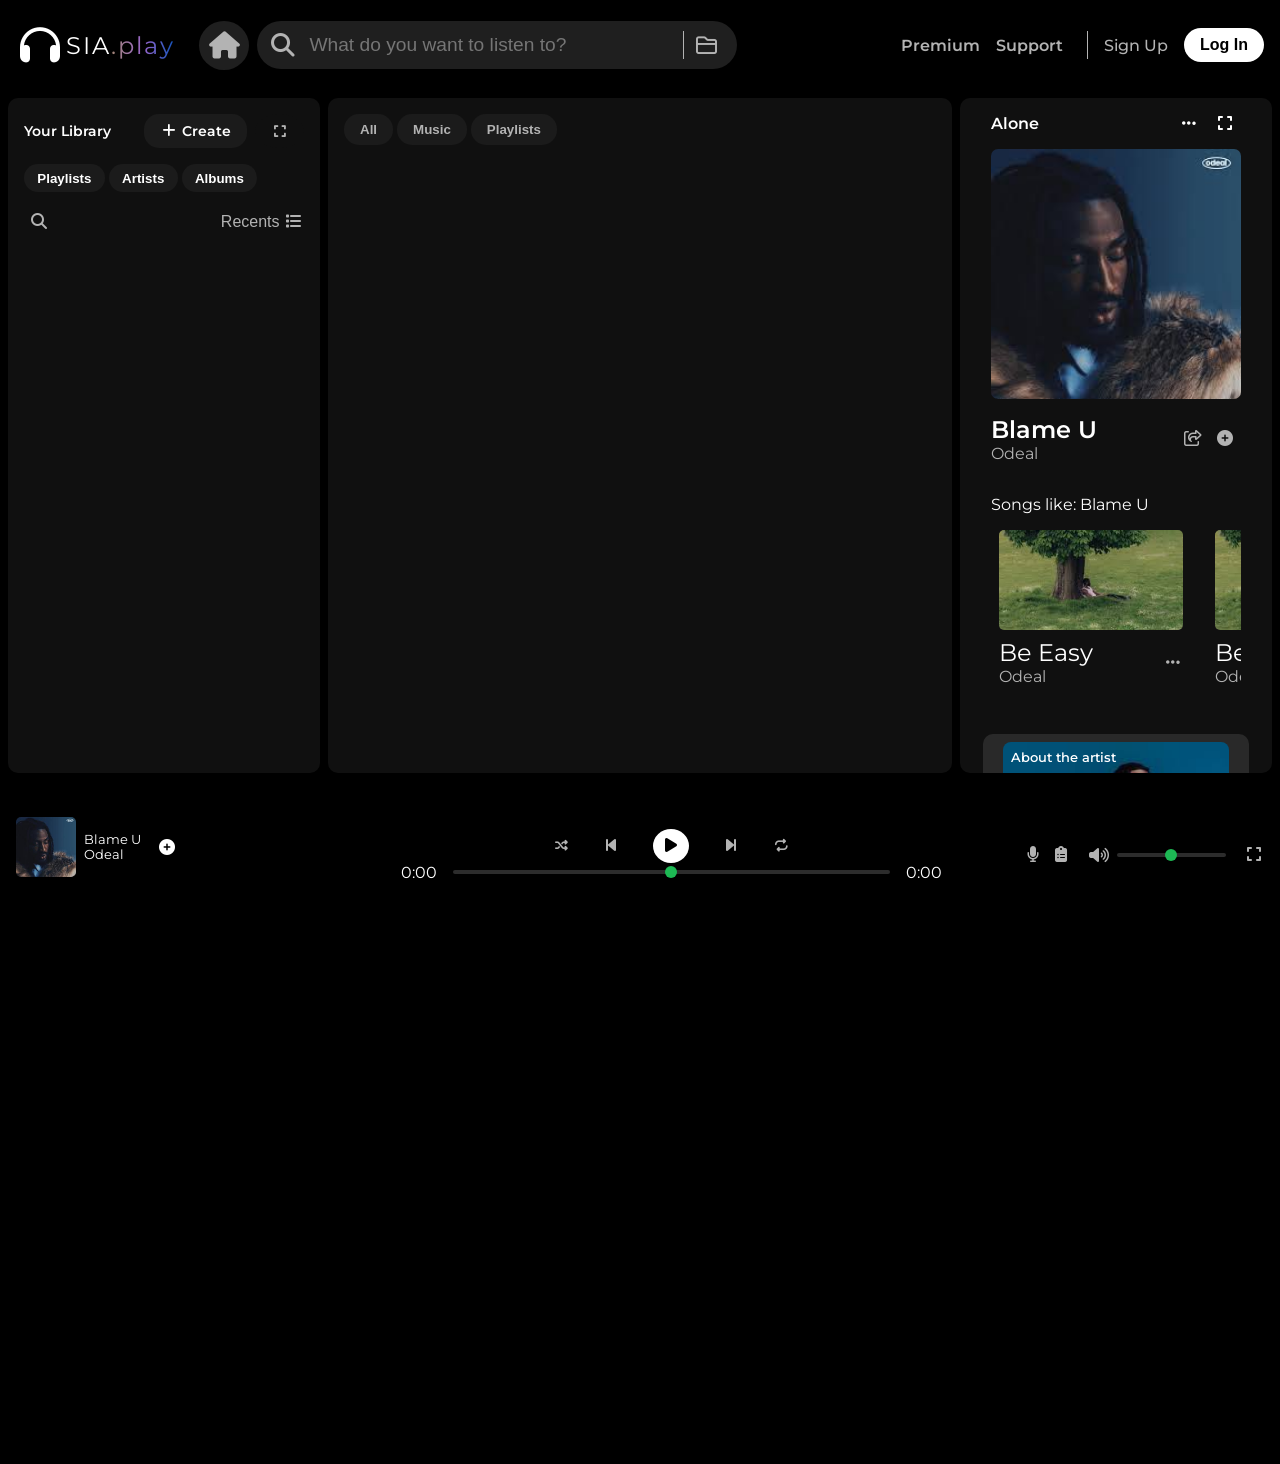
==== index.html @ acf10b58 "Media Queries 87%" ====
<!doctype html>
<html lang="en">
  <head>
    <meta charset="UTF-8" />
    <meta name="viewport" content="width=device-width, initial-scale=1.0" />
    <title>SIA.play</title>
    <link rel="stylesheet" href="style.css" />
    <link rel="stylesheet" href="all.min.css" />
    <link
      rel="stylesheet"
      href="https://cdnjs.cloudflare.com/ajax/libs/font-awesome/6.5.1/css/all.min.css"
    />
    <link rel="preconnect" href="https://fonts.googleapis.com" />
    <link rel="preconnect" href="https://fonts.gstatic.com" crossorigin />
    <link
      href="https://fonts.googleapis.com/css2?family=Montserrat:ital,wght@0,100..900;1,100..900&display=swap"
      rel="stylesheet"
    />
  </head>
  <body>
    <!-- Navbar -->
    <nav>
      <div class="left-half">
        <div class="logo">
          <span class="logo_logo"><i class="fa-solid fa-headphones"></i></span>
          <span class="logo_sia">SIA</span>
          <span class="logo_play">.play</span>
        </div>
        <span class="home-icon"><i class="fa-solid fa-house"></i></span>
        <div class="search-bar">
          <span class="search-icon">
            <i class="fa-solid fa-magnifying-glass"></i> 
          </span>
          <input
            id="search-input"
            type="text"
            class="input-box"
            placeholder="What do you want to listen to?"
          />
          <span class="browse-icon">
            <i class="fa-regular fa-folder-closed"></i>
          </span>
        </div>
      </div>
      <div class="right-half">
        <div class="right-half-p1">
          <p>Premium</p>
          <p>Support</p>
        </div>
        <div class="right-half-p2">
          <span class="signup-btn">Sign Up</span>
          <button class="login-btn">Log In</button>
        </div>
      </div>
    </nav>

     <!-- Main Content -->
    <div class="main">
        <!-- First Section(Your Library) -->
        <div class="your-library-display">
          <div class="your-library-display-head">
            <div class="your-library-display-notif-pt1">
              <span class="collapse-library-button">
                <i class="fa-solid fa-arrow-right"></i>
              </span>
              <span class="yourLibrary-display">Your Library</span>
            </div>
            <div class="your-library-display-notif-pt2">
              <span class="create-btn">
                <i class="fa-solid fa-plus"></i> Create
              </span>
              <button class="expand-your-library-btn">
                <i class="fa-solid fa-expand"></i>
              </button>
            </div>
          </div>
          <div class="your-library-display-btn-container">
            <span class="create_playlist_btn"><i class="fa-solid fa-plus"></i></span>
            <button id="playlist-btn">Playlists</button>
            <button id="artists-btn">Artists</button>
            <button id="albums-btn">Albums</button>
          </div>
          <div class="recent-display">
            <button class="recent-display-search">
              <i class="fa-solid fa-magnifying-glass"></i>
            </button>
            <button class="recent-dropdown-btn">
              Recents <i class="fa-solid fa-list"></i>
            </button>
          </div>
        </div>
        <!-- Second section(info screen) -->
        <div class="info-screen">
          <div class="info-screen-btn-container">
            <button>All</button>
            <button>Music</button>
            <button>Playlists</button>
          </div>
          <div class="info-screen-playlist-display"></div>
        </div>

        <!-- third section(now playing display) -->
      <div class="now-playing">

        <!-- song details header -->
        <div class="playlist-display-header">
          <div class="playlist-display-header-pt1">
            <span id="collapse-info-screen-btn"
              ><i class="fa-solid fa-arrow-left"></i
            ></span>
            <span id="playlist-name-display">Alone</span>
          </div>
          <div class="playlist-display-header-pt2">
            <span id="more-options-btn"
              ><i class="fa-solid fa-ellipsis"></i
            ></span>
            <span id="now-playing-expand-btn"
              ><i class="fa-solid fa-expand"></i
            ></span>
          </div>
        </div>

        <!-- now playing pt 1 song name info and album cover if available-->
        <div class="now-playing-pt1">
          <img
            src="/assets/covers/BlameU_Ordeal_cover.jpg"
            alt="Album/song Cover"
            id="album-song-cover-img"
          />

          <!-- song details -->
          <div class="details-button-container">
            <div class="song-details">
              <span id="song-name">Blame U</span>
              <span id="song-artiste">Odeal</span>
            </div>
            <div class="song-share-save-btn-container">
              <button id="song-share-btn">
                <i class="fa-regular fa-share-from-square"></i>
              </button>
              <button id="song-save-btn">
                <i class="fa-solid fa-circle-plus"></i>
              </button>
            </div>
        </div>
        </div>

        <!-- similar songs display-->

        <div class="similar-songs-display">
          <span class="similar-songs-text">Songs like: Blame U</span>
          <div class="similar-song-display-container">
            <div class="similar-song-card">
              <div class="similar-song-background-holder"><i class="fa-solid fa-play"></i></div>
              <div class="pseudo-container">
                <div class="similar-song-info">
                  <span class="similar-song-name">Be Easy</span>
                  <span class="similar-song-artist">Odeal</span>
                </div>
                <span class="more-options"><i class="fa-solid fa-ellipsis"></i></span>
              </div>
            </div>

            <div class="similar-song-card">
              <div class="similar-song-background-holder"><i class="fa-solid fa-play"></i></div>
              <div class="pseudo-container">
                <div class="similar-song-info">
                  <span class="similar-song-name">Be Easy</span>
                  <span class="similar-song-artist">Odeal</span>
                </div>
                <span class="more-options"><i class="fa-solid fa-ellipsis"></i></span>
              </div>
            </div>

            <div class="similar-song-card">
              <div class="similar-song-background-holder"><i class="fa-solid fa-play"></i></div>
              <div class="pseudo-container">
                <div class="similar-song-info">
                  <span class="similar-song-name">Be Easy</span>
                  <span class="similar-song-artist">Odeal</span>
                </div>
                <span class="more-options"><i class="fa-solid fa-ellipsis"></i></span>
              </div>
            </div>
          </div>
        </div>

        <!-- about artist container -->
        <div class="about-artist-container">
          <div class="about-artist-text-image-container">About the artist</div>
          <div class="about-artist-info-button-container">
            <div class="about-artist-info">
              <div class="pseudo_container">
                <span class="about-artist-name-display">Odeal</span>
                <span class="monthly-listeners-display">25,234,897 <br>monthly listeners</span>
              </div>
              <span class="follow-artist-btn">Follow</span>
            </div>
          </div>
          <span class="about-artist-description">
            Odeal is a Nigerian singer, songwriter, and record producer. He
            is known for his unique blend of Afrobeat, R&B, and pop music,
            which has earned him a large following in Nigeria and beyond.
          </span>
        </div>
        
        <div class="credits-for-song">
          <div class="credits-for-song-header">
            <span class="credits-display">Credits</span>
            <span class="show-all-btn">Show all</span>
          </div>
          <div class="credits-for-song-container">
            <div class="credit-holder">
              <div class="credit-text-contain">
                <span class="credit-artist-name">Odeal</span>
                <span class="credit-role">Main Artist</span>
              </div>
              <div class="credit-btn-holder">
                <span class="credit-follow-btn">Follow</span>
              </div>
            </div>

             <div class="credit-holder">
              <div class="credit-text-contain">
                <span class="credit-artist-name">Odeal</span>
                <span class="credit-role">Main Artist</span>
              </div>
              <div class="credit-btn-holder">
                <span class="credit-follow-btn">Follow</span>
              </div>
            </div>
          </div>
        </div>
      </div>
    </div>

    <div class="player-controls-container">
      
      <!-- Top Row: Song Info and Mobile Play Button -->
      <div class="player-row-top">
        <div class="player-song-image-name-save-btn-container">
          <div class="pseudo-container">
            <img id="player-image" src="/assets/covers/BlameU_Ordeal_cover.jpg" alt="Album Cover">
            <div class="player-text-container">
              <span>Blame U</span>
              <span>Odeal</span>
            </div>
          </div>
          <span class="save_to_playlist_controls"><i class="fa-solid fa-circle-plus"></i></span>
        </div>
        <span class="mobile_play_pause_btn"><i class="fa-solid fa-play"></i></span>
      </div>

      <!-- Bottom Controls: Desktop full controls and Range Slider -->
      <div class="controls-container">
        <div class="top-controls">
          <button class="shuffle-btn"><i class="fa-solid fa-shuffle"></i></button>
          <button class="reverse-btn"><i class="fa-solid fa-backward-step"></i></button>
          <button class="play-pause-btn"><i class="fa-solid fa-play"></i></button>
          <button class="forward-btn"><i class="fa-solid fa-forward-step"></i></button>
          <button class="repeat-btn"><i class="fa-solid fa-repeat"></i></button>
        </div>
        <div class="bottom-controls">
          <span class="initial-time-song">0:00</span>
          <input type="range" class="song-range">
          <span class="closing-time-song">0:00</span>
        </div>
      </div>

      <!-- Right Controls: Volume/Lyrics -->
      <div class="right-controls">
        <button class="lyrics-btn"><i class="fa-solid fa-microphone"></i></button>
        <button class="queue-btn"><i class="fa-solid fa-clipboard-list"></i></button>
        <div class="volume-control-container">
          <span class="volume-btn"><i class="fa-solid fa-volume-high"></i></span>
          <input type="range">
        </div>
        <button class="expand-song-btn"><i class="fa-solid fa-expand"></i></button>
      </div>
    </div>
    

    
  </body>
</html>
---- style.css ----
:root {
  --background-dark: #000000;
  --background-light: #ffffff;
  --text-light: #000000;
  --text-dark: #ffffff;
  --text-dark-fade: rgb(179, 179, 179);
  --button-dark-color: #1b1b1b;
  --button-dark-hover: #2c2c2c;
}

/* Default styling */
* {
  padding: 0;
  margin: 0;
  box-sizing: border-box;
}

body {
  background-color: var(--background-dark);
  font-family: "Montserrat", sans-serif;
  cursor: default;
  height: 100vh;
  overflow: hidden;
}

html, body{
  margin: 0;
  height: 100%;
  overflow: hidden;
}

/* Navbar Styling */

nav {
  background-color: black;
  display: flex;
  align-items: center;
  justify-content: space-between;
  height: 10vh;
}

/* first half styling for navbar */
.left-half{
  display: flex;
  align-items: center;
  color: var(--text-dark);
}
.logo{
  font-size: 2.5rem;
  display: flex;
  margin: 1rem;
  align-items: center;
  cursor: pointer;
}
.logo span{
  letter-spacing: 2px;
}
.logo:hover{
  cursor: pointer;
}

.logo_sia{
  font-size: 1.5rem;
}
.logo_play {
  font-size: 1.5rem;
  background: linear-gradient(to right, #a28574, #9966cc, #0f52ba, #ffd700, #a28574);
  background-size: 200% auto;
  -webkit-background-clip: text;
  background-clip: text;
  -webkit-text-fill-color: transparent;
  animation: shimmer 5s linear infinite;
}

/* Logo.play Animation */
@keyframes shimmer {
  0% {
    background-position: 0% center;
  }
  100% {
    background-position: 200% center;
  }
}

.home-icon{
  font-size: 1.7rem;
  background-color: #1f1f1f;
  color: var(--text-dark-fade);
  padding: 0.5rem;
  border-radius: 50%;
  margin: 0 0.5rem;
  transition: 0.2s;
}
.home-icon:hover{
  color: var(--text-dark);
  transform: scale(1.05);
  background-color: #292929;
  cursor: pointer;
}

.search-bar{
  display: flex;
  align-items: center;
  background-color: #1f1f1f;
  width: 30rem;
  height: 3rem;
  border-radius: 20rem;
}
.search-bar:hover{
  background-origin: #2c2c2c;
  border: 1px solid white;
}
.search-icon{
  font-size: 1.5rem;
  color: rgb(179, 179, 179);
  padding: 0 0.7rem;
}

.search-bar:hover .search-icon{
  color: white;
}
.input-box{
  width: 78%;
  height: 60%;
  background-color: #27272700;
  border: none;
  border-right: 1px solid rgb(179, 179, 179);
  color: white;
  font-size: 1.2rem;
}
.input-box:focus{
  outline: none;
}
.browse-icon{
  font-size: 1.3rem;
  margin-left: 0.6rem;
  color: var(--text-dark-fade);
}
.browse-icon:hover{
  transform: scale(1.05);
  color: var(--text-dark);
}

/* Second part of navbar */
.right-half{
  display: flex;
  justify-content: flex-end;
  align-items: center;
  color: white;
  width: 40%;
}

.right-half-p1{
  display: flex;
  align-items: center;
  height: 1.7rem;
  margin: 0 1rem;
  padding: 0 1rem 0 0;
  border-right: 1px solid rgb(179, 179, 179);
}

.right-half-p1 p{
  padding: 0 0.5rem;
  font-weight: 600;
  color: rgb(179, 179, 179);
  transition: 0.1s;
}
.right-half-p1 p:hover{
  color: white;
  transform: scale(1.05);
  cursor: pointer;
  font-size: 1rem;
}

.right-half-p2{
  display: flex;
  align-items: center;
}
.signup-btn{
  color: var(--text-dark-fade);
  font-weight: 500;
  font-size: 1rem;
  transition: 0.2s;
}
.signup-btn:hover{
  color: var(--text-dark);
  cursor: pointer;
  transform: scale(1.05);
}
.login-btn{
  padding: 0.5rem 1rem;
  border-radius: 15rem;
  border: none;
  background-color: white;
  font-size: 1rem;
  font-weight: 700;
  margin: 1rem;
  transition: 0.2s;
  cursor: pointer;
}
.login-btn:hover{
  transform: scale(1.05);
}


/* Main content styling */
.main {
  display: grid;
  grid-template-columns: 1.5fr 3fr 1.5fr;
  grid-template-rows: repeat(2, 75vh);
  gap: 0.5rem;
  padding: 0.5rem;
}

.main > div{
  background-color: #101010;
  padding: 0.5rem;
  border-radius: 10px;
}
.your-library-display > div{
  padding: 0.5rem 0.5rem;
}
.collapse-library-button{
  color: white;
  display: none;
}
.your-library-display-head{
  display: flex;
  justify-content: space-between;
  align-items: baseline;
}
.your-library-display-notif-pt2{
  display: flex;
  justify-content: space-between;
  gap: 0.5rem;
}
.your-library-display span{
  color: white;
  font-size: 0.9rem;
  font-weight: 600;
}
.create-btn{
  background-color: #1b1b1b;
  border: none;
  color: white;
  padding: 0.5rem 1rem;
  border-radius: 15px;
  font-weight: 600;
  transition: 0.2s;
}
.create-btn:hover{
  background-color: #2c2c2c;
}
.expand-your-library-btn{
  border: none;
  color: rgb(179, 179, 179);
  background-color: #101010;
  padding: 0.5rem 1rem;
  border-radius: 50%;
  transition: 0.2s;
}
.expand-your-library-btn:hover{
  background-color: #323232;
  color: white; 
}
.your-library-display-btn-container button{
  padding: 0.5em 1em;
  border: none;
  background-color: #1b1b1b;
  color: white;
  border-radius: 25px;
  font-weight: 600;
  transition: 0.2s;
}
.create_playlist_btn{
  display: none;
}
.your-library-display-btn-container button:hover{
  background-color: #2c2c2c;
}
.recent-display{
  display: flex;
  justify-content: space-between;
  overflow: auto;
}
.recent-display-search{
  border: none;
  background: none;
  color: rgb(179, 179, 179);
  font-size: 1rem;
  padding: 5px;
  border-radius: 50%;
}
.recent-display-search:hover{
  background-color: #2c2c2c;
  color: white;
}
.recent-dropdown-btn{
  color: rgb(179, 179, 179);
  background: none;
  border: none;
  transition: 0.2s;
  font-size: 1rem;
}
.recent-dropdown-btn:hover{
  color: white;
  transform: scale(1.05);
  cursor: pointer;
}

/* second section styling */
.info-screen > div{
  padding: 0.5rem 0.5rem;
}
.info-screen-btn-container button{
  background-color: #1b1b1b;
  position: sticky;
  border: none;
  color: rgb(179, 179, 179);
  padding: 0.5rem 1rem;
  border-radius: 15px;
  font-weight: 600;
  transition: 0.2s;
}
.info-screen-btn-container button:hover{
  color: white;
  background-color: #2c2c2c;
}

/* third and final section styling */
.now-playing{
  display: flex;
  flex-direction: column;
  align-items: center;
  padding: 0.5rem;
  overflow-y: auto;
  color: var(--text-dark);
}
.now-playing > div{
  padding: 0.5rem 0.5rem;
  border-radius: 10px;
}
.now-playing::-webkit-scrollbar{
  width: 12px;
}
.now-playing::-webkit-scrollbar-track{
  border-radius: 6px;
}
.now-playing::-webkit-scrollbar-thumb{
  background: var(--text-dark-fade);
  border-radius: 6px;
}
.now-playing::-webkit-scrollbar-thumb:hover{
  background: var(--button-dark-color);
}

#collapse-info-screen-btn{
  display: none;
}

.playlist-display-header{
  width: 90%;
  display: flex;
  justify-content: space-between;
  color: white;
}

.playlist-display-header-pt2 span:hover{
  background-color: #2c2c2c;
  cursor: pointer;
}

.playlist-display-header-pt2 span{
  padding: 6px;
  border-radius: 50%;
  transition: 0.2s;
}
#playlist-name-display{
  font-weight: 600;
  font-size: 1rem;
}

.now-playing-pt1{
  width: 90%;
  padding: 0 0;
  margin: 0 auto;
  display: flex;
  flex-direction: column;
  justify-content: center;
  color: white;
}
.now-playing-pt1 > div{
  margin-bottom: 1rem;
}
#album-song-cover-img{
  width: 100%;
  border-radius: 7px;
  margin-bottom: 1rem;
}
.details-button-container{
  display: flex;
  justify-content: space-between;
}

.song-share-save-btn-container button{
  background: none;
  font-size: 1rem;
  color: rgb(179, 179, 179);
  border: none;
  border-radius: 50%;
  padding: 6px;
  transition: 0.2s;
}
.song-details span{
  display: block;
}
.song-share-save-btn-container button:hover{
  background-color: #2c2c2c;
  color: white;
  cursor: pointer;
}
.song-share-save-btn-container{
  display: flex;
  align-items: center;
}
#song-name{
  font-size: 1.5rem;
  font-weight: 600;
}
#song-artiste{
  font-size: 1rem;
  color: rgb(179, 179, 179);
}
.similar-songs-display{
  padding: 0 0.5rem;
  width: 90%;
}
.similar-songs-display > span{
  margin-bottom: 0.5rem;
  display: block;
}
.similar-song-display-container{
  margin: 0 auto;
  display: grid;
  grid-auto-flow: column;
  grid-auto-columns: 200px;
  gap: 1rem;
  overflow-x: auto;
  overflow-y: hidden;
  padding-bottom: 1rem;
  scrollbar-width: thin;
  -webkit-overflow-scrolling: touch;
}
.similar-song-display-container:hover{
  overflow-x: auto;
}
.similar-song-display-container::-webkit-scrollbar{
  width: 12px;
}
.similar-song-display-container::-webkit-scrollbar-track{
  border-radius: 6px;
  width: 12px;
  background: var(--text-dark-fade);
}
.similar-song-display-container::-webkit-scrollbar-thumb{
  background: var(--text-dark-fade);
  border-radius: 6px;
}
.similar-song-card{
  padding: 0.5rem;
  display: flex;
  flex-direction: column;
  position: relative;
  gap: 0.5rem;
}
.more-options{
  color: var(--text-dark-fade);
  transition: 0.2s;
}
.more-options:hover{
  color: var(--text-dark);
  transform: scale(1.1);
  cursor: pointer;
}
.similar-song-background-holder{
  width: 100%;
  height: 100px;
  margin: 0 auto;
  border-radius: 5px;
  background-image: 
    linear-gradient(rgba(0, 0, 0, 0), rgba(0, 0, 0, 0)), 
    url(/assets/covers/Be_Easy_Odeal_cover.jpg);
  background-size: cover;
  background-position: center;
  display: flex;
  justify-content: center;
  align-items: center;
  transition: all 0.2s ease;
}
.similar-song-background-holder:hover{
  background-image: 
    linear-gradient(rgba(0, 0, 0, 0.5), rgba(0, 0, 0, 0.5)), 
    url(/assets/covers/Be_Easy_Odeal_cover.jpg);
    cursor: pointer;
}
.similar-song-background-holder:hover i{
  display: block;
}
.similar-song-info span{
  display: block;
}
.similar-song-name{
  font-size: 1.5rem;
}
.similar-song-artist{
  color: rgb(179, 179, 179);
}
.pseudo-container{
  display: flex;
  justify-content: space-between;
  align-items: center;
  gap: 0.5em;
}
.pseudo_container{
  display: flex;
  flex-direction: column;
  justify-content: space-between;
  align-items: start;
}
.about-artist-container{
  padding: 0.5rem 0.5rem;
  display: flex;
  justify-content: center;
  flex-direction: column;
  gap: 0.5rem;
  align-items: center;
  border-radius: 10px;
  height: max-content;
  margin-bottom: 0.5rem;
  margin-top: 1rem;
  height: max-content;
  width: 90%;
  background-color:#292929;
  border: 15px;
  
}
.about-artist-text-image-container{
  height: 150px;
  font-size: 0.8rem;
  background-image: url(/assets/covers/odeal.jpg);
  background-repeat: no-repeat;
  background-size: cover;
  width: 90%;
  align-self: center;
  font-weight: 550;
  border-radius: 8px;
  padding: 0.5rem;
}

.about-artist-info-button-container{
  display: flex;
  justify-content: space-between;
  width: 90%;
  padding: 0.5rem;
  align-self: center;
}
.similar-song-background-holder i{
  font-size: 1.5rem;
  display: none;
}
.about-artist-name-display{
  font-size: 1.5rem;
}
.monthly-listeners-display{
  display: flex;
  flex-direction: column;
  font-size: 0.8rem;
  color: var(--text-dark-fade);
}
.about-artist-info span{
  display: block;
}
.about-artist-info{
  display: flex;
  justify-content: space-between;
  gap: 1rem;
  align-items: center;
  width: 90%;
}
.follow-artist-btn{
  padding: 0.5rem;
  font-size: 0.8rem;
  border-radius: 15px;
  border: 0.5px solid rgb(179, 179, 179);
  transition: 0.2s;
}
.follow-artist-btn:hover{
  border: 1px solid white;
  transform: scale(1.1);
  cursor: pointer;
}



.about-artist-description{
  display: block;
  height: 40px;
  overflow-y: hidden;
  padding: 0 0.5rem;
}
.credits-for-song{
  display: flex;
  flex-direction: column;
  gap: 0.5rem;
  width: 90%;
  margin: 0.5rem auto;
  background-color: #2c2c2c;
}
.credits-for-song-container{
  display: flex;
  align-items: center;
  flex-direction: column;
  gap: 0.5rem;
}
.credits-for-song-header{
  display: flex;
  justify-content: space-between;
  width: 90%;
  align-self: center;
}

.credits-display{
  color: var(--text-dark);
  font-size: 1.2rem;
  font-weight: 600;
}
.show-all-btn{
  color: var(--text-dark-fade);
  font-size: 1rem;
}
.show-all-btn:hover{
  color: var(--text-dark);
  cursor: pointer;
}
.credit-holder{
  display: flex;
  justify-content: space-between;
  width: 90%;
  padding: 0.5rem;
  border-radius: 5px;
  transition: 0.2s;
}
.credit-holder:hover{
  background-color: var(--background-dark);
  cursor: pointer;
}
.credit-text-contain{
  display: flex;
  flex-direction: column;
  margin-bottom: 0.5rem;
}
.credit-artist-name{
  font-size: 1rem;
  font-weight: 500;
}
.credit-role{
  font-size: 0.8rem;
  color: var(--text-dark-fade);
}
.credit-follow-btn{
  font-size: 0.8rem;
  color: var(--text-dark-fade);
  border-radius: 20px;
}
.credit-follow-btn:hover{
  cursor: pointer;
  color: var(--text-dark);
}
#player-image{
  height: 60px;
  width: 60px;
  border-radius: 5px;
}
.player-controls-container {
  color: var(--text-dark);
  padding: 0.5rem 1rem;
  position: fixed;
  bottom: 0;
  left: 0;
  display: flex;
  justify-content: space-between;
  align-items: center;
  width: 100%;
  height: 10vh;
  z-index: 1000;
  background-color: var(--background-dark);
}

.player-row-top { display: flex; align-items: center; gap: 1rem; width: 25%; }

.player-text-container span{
  display: block;
  font-size: 0.8rem;
}
.player-song-image-name-save-btn-container{
  display: flex;
  align-items: center;
  gap: 1rem;
  width: 90%;
  height: 90%;
  margin-bottom: 1rem;
  /* background-color: red; */
}
.mobile_play_pause_btn{
  display: none;
}

.controls-container { width: 50%; display: flex; flex-direction: column; align-items: center; }

.top-controls { display: flex; gap: 2rem; }

.top-controls button{
  cursor: pointer;
}
.shuffle-btn{
  border: none;
  background: none;
  color: var(--text-dark-fade);
  font-size: 0.8rem;
  transition: 0.2s;
}
.shuffle-btn:hover{
  color: var(--text-dark);
  transform: scale(1.1);
}
.reverse-btn{
  border: none;
  background: none;
  color: var(--text-dark-fade);
  font-size: 1rem;
  transition: 0.2s;
}
.reverse-btn:hover{
  color: var(--text-dark);
  transform: scale(1.1);
}
.play-pause-btn{
  border: none;
  background: none;
  border-radius: 50%;
  padding: 0.5rem;
  color: var(--background-dark);
  background-color: var(--background-light);
  font-size: 1rem;
  transition: 0.2s;
}
.play-pause-btn:hover{
  transform: scale(1.1);
}
.forward-btn{
  border: none;
  background: none;
  color: var(--text-dark-fade);
  font-size: 1rem;
  transition: 0.2s;
}
.forward-btn:hover{
  color: var(--text-dark);
  transform: scale(1.1);
}
.repeat-btn{
  border: none;
  background: none;
  color: var(--text-dark-fade);
  font-size: 0.8rem;
  transition: 0.2s;
}
.repeat-btn:hover{
  color: var(--text-dark);
  transform: scale(1.1);
}
.bottom-controls { width: 100%; display: flex; justify-content: center; gap: 1rem; align-items: center; }
input[type="range"]{
  -webkit-appearance: none;
  appearance: none;
  background: transparent;
  width: 70%;
}

input[type="range"]::-webkit-slider-thumb { -webkit-appearance: none; height: 12px; width: 12px; border-radius: 50%; background: #1DB954; cursor: pointer; margin-top: -4px; }

input[type="range"]::-webkit-slider-runnable-track { height: 4px; background: var(--button-dark-hover); border-radius: 2px; }

.right-controls { display: flex; align-items: center; gap: 0.5rem; width: 20%; justify-content: flex-end; }

.lyrics-btn{
  border: none;
  background: none;
  color: var(--text-dark-fade);
  font-size: 1rem;
  transition: 0.2s;
}
.lyrics-btn:hover{
  color: var(--text-dark);
  cursor: pointer;
}

.queue-btn{
  border: none;
  background: none;
  color: var(--text-dark-fade);
  font-size: 1rem;
  transition: 0.2s;
}
.queue-btn:hover{
  color: var(--text-dark);
  cursor: pointer;
}
.volume-control-container{
  display: flex;
  align-items: center;
  gap: 0.5rem;
  justify-content: center;
}
.volume-btn{
  border: none;
  background: none;
  color: var(--text-dark-fade);
  font-size: 1rem;
  transition: 0.2s;
}
.volume-btn:hover{
  color: var(--text-dark);
  cursor: pointer;
}
.expand-song-btn{
  border: none;
  background: none;
  color: var(--text-dark-fade);
  font-size: 1rem;
  transition: 0.2s;
}
.expand-song-btn:hover{
  color: var(--text-dark);
  cursor: pointer;
}


/* Media  Queries */


/* media queries for Laptops(L) */
@media (max-width: 1024px){
  /* navbar restyling */

  /* logo resizinng */
  .logo{
    font-size: 2rem;
  }
  .logo span{
    letter-spacing: 1px;
  }

  /* home icon resizing */

  .home-icon{
    font-size: 1.5rem;
  }

  /* side-bar resizing */
  .search-bar{
    width: 25rem;
    height: 2.5rem;
  }
  
  .search-icon{
    font-size: 1rem;
    padding: 0 0.5rem;
  }

  .input-box{
    font-size: 1rem;
  }

  .browse-icon{
    font-size: 1.1rem;
  }

  .right-half-p1 p{
    font-size: 0.8rem;
    padding: 0 0.2rem;
  }
 
  /* signup btn resizing */
  .signup-btn{
    font-size: 0.8rem;
  }

  .login-btn{
    font-size: 0.8rem;
  }

  /* main styling */
  .main{
    grid-template-columns: var(--main-col1, 1.5fr) var(--main-col2, 2fr) var(--main-col3, 1.5fr);
  }

  /* player reconstruction */
  #player-image{
    height: 50px;
    width: 50px;
  }
  .player-controls-container{
    padding: 0.5rem 1rem;
    
  }
  .player-song-image-name-save-btn-container{
    width: 20%;
    gap: 0.8rem;
  }

  .right-controls{
    margin-right: 2em;
  }
}

/* Tablet Screen */

@media (max-width: 768px){
  .logo span{
    font-size: 1rem;
  }
  .home-icon{
    font-size: 1rem;
  }


  .search-bar{
    width: 15rem;
  }
  .search-icon{
    font-size: 0.8rem;
  }
  .input-box{
    font-size: 0.7rem;
    width: 70%;
  }
  .browse-icon{
    font-size: 0.8rem;
  }
  
  .right-half{
    width: 50%;
  }
  .right-half-p1 p{
    font-size: 0.8rem;
    padding: 0 0.2rem;
  }

  .signup-btn{
    font-size: 0.8rem;
    padding: 0.5rem;
  }

  .login-btn{
    font-size: 0.8rem;
    padding:  0.5rem;
  }
  .main{
    grid-template-columns: var(--main-col1, 0.35fr) var(--main-col2, 2fr) var(--main-col3, 1.5fr);
  }
  .your-library-display{
    display: flex;
    flex-direction: column;
    align-items: center;
  }
  .collapse-library-button{
    display: block;
    padding: 0.5em 0.5em;
    border-radius: 50%;
    background-color: var(--button-dark-color);
  }
  .collapse-library-button:hover{
    background-color: var(--button-dark-hover);
  }
  .yourLibrary-display{
    display: none;
  }
  .your-library-display-notif-pt2{
    display: none;
  }
  .your-library-display-btn-container button{
    display: none;
  }
  .recent-display{
    display: none;
  }
  .player-controls-container{
  min-height: 5vh;
  max-height: 10vh;
  }
  .create_playlist_btn{
    display: block;
    padding: 0.5em 0.5em;
    background-color: var(--button-dark-color);
    border-radius: 50%;
  }
  .create_playlist_btn:hover{
    background-color: var(--button-dark-hover);
  }

  #player-image{
    height: 100%;
    width: 40px;
  }

  .right-controls{
    margin-right: 1em;
  }
}

@media (max-width: 480px){
  nav{
    height: 7vh;
  }
  .home-icon,
  .search-bar,
  .browse-icon,
  .right-half-p1 {
    display: none;
  }
  .right-half-p2{
    width: 100%;
    justify-content: flex-end;
  }
  .signup-btn{
    padding: 0.2em;    
  }
  .login-btn{
    font-size: 0.8rem;
    padding: 0.5em;
  }
  .main{
    height:80vh;
    grid-template-columns: 0.3fr 2fr;
    grid-template-rows: 1fr
  }
  .main > div:nth-child(1){
    grid-column: 1 / 2;
    grid-row: 1 / 3;
    height: 100%;
  }
  .main > div:nth-child(2){
    overflow-y: auto;
    height: 98.5%;
    grid-column: 2 / 3;
    grid-row: 1 / 2;
  }
  .main > div:nth-child(3){
    grid-column: 2 / 3;
    grid-row: 2 / 3;
    display: none;
  }

  #player-image{
    height: 30px;
    width: 30px;
  }
  .player-song-image-name-save-btn-container{
    height: 50%;
    display: flex;
    flex-direction: row;
    justify-content: space-between;
    padding: 0;
    width: 80%;
    align-self: center;
    gap: 0;
    align-items: center;
    margin: 0;
    margin-right: 0.5em;
  }
 .player-controls-container {
    flex-direction: column;
    height: auto;
    padding: 0.5rem;
    gap: 0.5rem;
  }

  .player-row-top { width: 90%; justify-content: space-between; }
  .right-controls{
    display: none;
  }
  .controls-container{
    width: 100%;
  }
  .bottom-controls{
    width: 100%;
    align-items: center;
    height: 50%;
  }
  input[type=range]{
    width: 90%;
    align-self: center;
    margin-right: 1rem;
  }
  .top-controls{
    display: none;
  }
  
  .initial-time-song,
  .closing-time-song{
    display: none;
  }
  .player-text-container span{
    font-size: 0.5rem;
  }
  .save_to_playlist_controls{
    display: none;
  }
  .right-controls{
    display: none;
  }
  .mobile_play_pause_btn { display: block; font-size: 1.5rem; }
  .song-range { width: 100% !important; }
}
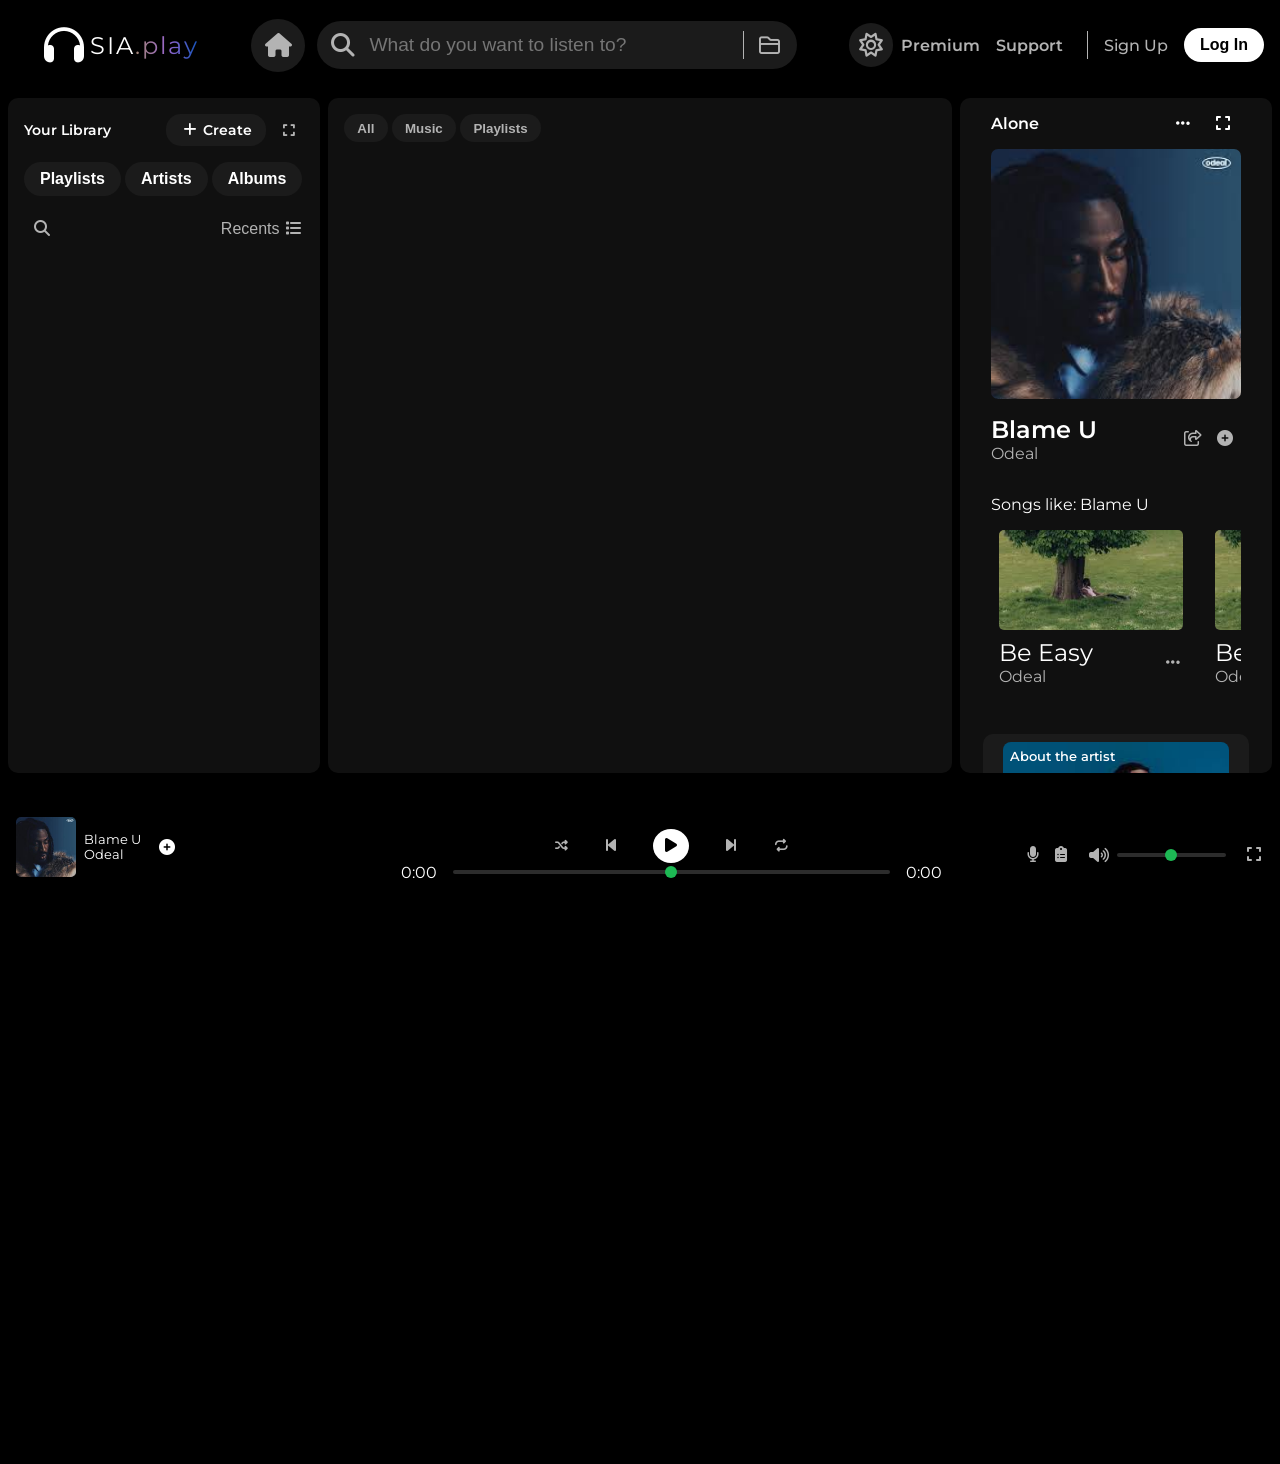
==== commit 434e27ee: "Media Queries 89% Theme toggle on mobile and desktop added" ====
--- a/index.html
+++ b/index.html
@@ -44,6 +44,7 @@
       </div>
       <div class="right-half">
         <div class="right-half-p1">
+          <span class="theme-toggle-btn" id="theme-toggle-btn"><i class="fa-regular fa-sun"></i></span>
           <p>Premium</p>
           <p>Support</p>
         </div>
@@ -87,6 +88,14 @@
             <button class="recent-dropdown-btn">
               Recents <i class="fa-solid fa-list"></i>
             </button>
+          </div>
+
+          <div class="Playlist_display">
+              
+          </div>
+
+          <div class="theme-toggle-mobile-holder"> 
+            <span class="theme-toggle-mobile" id="theme-toggle-btn-mobile"><i class="fa-regular fa-sun"></i></span>
           </div>
         </div>
         <!-- Second section(info screen) -->
@@ -280,6 +289,6 @@
     </div>
     
 
-    
+    <script src="script.js"></script>
   </body>
 </html>
--- a/style.css
+++ b/style.css
@@ -1,13 +1,20 @@
 :root {
-  --background-dark: #000000;
-  --background-light: #ffffff;
-  --text-light: #000000;
-  --text-dark: #ffffff;
-  --text-dark-fade: rgb(179, 179, 179);
-  --button-dark-color: #1b1b1b;
-  --button-dark-hover: #2c2c2c;
-}
-
+  --bg-color: #000000;
+  --text-color: #ffffff;
+  --text-fade: rgb(179, 179, 179);
+  --grid-color: #101010;
+  --button-color: #1b1b1b;
+  --button-hover: #2c2c2c;
+}
+
+.light-mode{
+  --bg-color: #ffffff;
+  --text-color: #000000;
+  --text-fade: #666666;      
+  --grid-color: #e5e5e5;      
+  --button-color: #e0e0e0;    
+  --button-hover: #cccccc;
+}
 /* Default styling */
 * {
   padding: 0;
@@ -16,11 +23,13 @@
 }
 
 body {
-  background-color: var(--background-dark);
+  background-color: var(--bg-color);
+  color: var(--text-color);
   font-family: "Montserrat", sans-serif;
   cursor: default;
   height: 100vh;
   overflow: hidden;
+  transition: background-color 0.3s, color 0.3s;
 }
 
 html, body{
@@ -32,7 +41,7 @@
 /* Navbar Styling */
 
 nav {
-  background-color: black;
+  background-color: var(--bg-color);
   display: flex;
   align-items: center;
   justify-content: space-between;
@@ -43,12 +52,12 @@
 .left-half{
   display: flex;
   align-items: center;
-  color: var(--text-dark);
+  color: var(--text-color);
 }
 .logo{
   font-size: 2.5rem;
   display: flex;
-  margin: 1rem;
+  margin: 1em;
   align-items: center;
   cursor: pointer;
 }
@@ -83,62 +92,65 @@
 }
 
 .home-icon{
-  font-size: 1.7rem;
-  background-color: #1f1f1f;
-  color: var(--text-dark-fade);
-  padding: 0.5rem;
+  font-size: 1.5rem;
+  background-color: var(--button-color);
+  color: var(--text-fade);
+  padding: 0.5em;
   border-radius: 50%;
-  margin: 0 0.5rem;
+  margin: 0 0.5em;
   transition: 0.2s;
 }
 .home-icon:hover{
-  color: var(--text-dark);
+  color: var(--text-color);
   transform: scale(1.05);
-  background-color: #292929;
+  background-color: var(--button-hover);
   cursor: pointer;
 }
 
 .search-bar{
   display: flex;
   align-items: center;
-  background-color: #1f1f1f;
-  width: 30rem;
-  height: 3rem;
-  border-radius: 20rem;
+  background-color: var(--button-color);
+  width: 30em;
+  height: 3em;
+  border-radius: 20em;
+  transition: 0.2s;
 }
 .search-bar:hover{
-  background-origin: #2c2c2c;
-  border: 1px solid white;
+  background-color: var(--button-hover);
+  border: 1px solid var(--text-color);
 }
 .search-icon{
   font-size: 1.5rem;
-  color: rgb(179, 179, 179);
+  color: var(--text-fade);
   padding: 0 0.7rem;
+  transition: 0.2s;
 }
 
 .search-bar:hover .search-icon{
-  color: white;
+  color: var(--text-color);
 }
 .input-box{
   width: 78%;
   height: 60%;
   background-color: #27272700;
   border: none;
-  border-right: 1px solid rgb(179, 179, 179);
-  color: white;
+  border-right: 1px solid var(--text-fade);
+  color: var(--text-color);
   font-size: 1.2rem;
+  transition: 0.2s;
 }
 .input-box:focus{
   outline: none;
 }
 .browse-icon{
   font-size: 1.3rem;
-  margin-left: 0.6rem;
-  color: var(--text-dark-fade);
+  margin-left: 0.6em;
+  color: var(--text-fade);
 }
 .browse-icon:hover{
   transform: scale(1.05);
-  color: var(--text-dark);
+  color: var(--text-color);
 }
 
 /* Second part of navbar */
@@ -146,27 +158,40 @@
   display: flex;
   justify-content: flex-end;
   align-items: center;
-  color: white;
+  color: var(--text-color);
   width: 40%;
 }
 
+.theme-toggle-btn{
+  color: var(--text-fade);
+  font-size: 1.5rem;
+  padding: 0.3em 0.3em;
+  cursor: pointer;
+  border-radius: 50%;
+  background-color: var(--button-color);
+  transition: 0.2s;
+}
+.theme-toggle-btn:hover{
+  color: var(--text-color);
+  background-color: var(--button-hover);
+}
 .right-half-p1{
   display: flex;
   align-items: center;
-  height: 1.7rem;
-  margin: 0 1rem;
-  padding: 0 1rem 0 0;
-  border-right: 1px solid rgb(179, 179, 179);
+  height: 1.7em;
+  margin: 0 1em;
+  padding: 0 1em 0 0;
+  border-right: 1px solid var(--text-fade);
 }
 
 .right-half-p1 p{
-  padding: 0 0.5rem;
+  padding: 0 0.5em;
   font-weight: 600;
-  color: rgb(179, 179, 179);
+  color: var(--text-fade);
   transition: 0.1s;
 }
 .right-half-p1 p:hover{
-  color: white;
+  color: var(--text-color);
   transform: scale(1.05);
   cursor: pointer;
   font-size: 1rem;
@@ -177,24 +202,25 @@
   align-items: center;
 }
 .signup-btn{
-  color: var(--text-dark-fade);
+  color: var(--text-fade);
   font-weight: 500;
   font-size: 1rem;
   transition: 0.2s;
 }
 .signup-btn:hover{
-  color: var(--text-dark);
+  color: var(--text-color);
   cursor: pointer;
   transform: scale(1.05);
 }
 .login-btn{
-  padding: 0.5rem 1rem;
-  border-radius: 15rem;
-  border: none;
-  background-color: white;
+  padding: 0.5em 1em;
+  border-radius: 15em;
+  border: none;
+  background-color: var(--text-color);
+  color: var(--bg-color);
   font-size: 1rem;
   font-weight: 700;
-  margin: 1rem;
+  margin: 1em;
   transition: 0.2s;
   cursor: pointer;
 }
@@ -208,20 +234,20 @@
   display: grid;
   grid-template-columns: 1.5fr 3fr 1.5fr;
   grid-template-rows: repeat(2, 75vh);
-  gap: 0.5rem;
-  padding: 0.5rem;
+  gap: 0.5em;
+  padding: 0.5em;
 }
 
 .main > div{
-  background-color: #101010;
-  padding: 0.5rem;
+  background-color: var(--grid-color);
+  padding: 0.5em;
   border-radius: 10px;
 }
 .your-library-display > div{
-  padding: 0.5rem 0.5rem;
+  padding: 0.5em;
 }
 .collapse-library-button{
-  color: white;
+  color: var(--text-color);
   display: none;
 }
 .your-library-display-head{
@@ -232,42 +258,42 @@
 .your-library-display-notif-pt2{
   display: flex;
   justify-content: space-between;
-  gap: 0.5rem;
+  gap: 0.5em;
 }
 .your-library-display span{
-  color: white;
+  color: var(--text-color);
   font-size: 0.9rem;
   font-weight: 600;
 }
 .create-btn{
-  background-color: #1b1b1b;
-  border: none;
-  color: white;
-  padding: 0.5rem 1rem;
+  background: var(--button-color);
+  border: none;
+  padding: 0.5em 1em;
   border-radius: 15px;
   font-weight: 600;
   transition: 0.2s;
 }
 .create-btn:hover{
-  background-color: #2c2c2c;
+  background-color: var(--button-hover);
 }
 .expand-your-library-btn{
   border: none;
-  color: rgb(179, 179, 179);
-  background-color: #101010;
-  padding: 0.5rem 1rem;
+  color: var(--text-fade);
+  background: none;
+  padding: 0.5em;
   border-radius: 50%;
   transition: 0.2s;
 }
 .expand-your-library-btn:hover{
-  background-color: #323232;
-  color: white; 
+  background-color: var(--button-hover);
+  color: var(--text-color); 
 }
 .your-library-display-btn-container button{
+  font-size: 1rem;
   padding: 0.5em 1em;
   border: none;
-  background-color: #1b1b1b;
-  color: white;
+  background-color: var(--button-color);
+  color: var(--text-color);
   border-radius: 25px;
   font-weight: 600;
   transition: 0.2s;
@@ -276,7 +302,7 @@
   display: none;
 }
 .your-library-display-btn-container button:hover{
-  background-color: #2c2c2c;
+  background-color: var(--button-hover);
 }
 .recent-display{
   display: flex;
@@ -286,45 +312,45 @@
 .recent-display-search{
   border: none;
   background: none;
-  color: rgb(179, 179, 179);
-  font-size: 1rem;
-  padding: 5px;
+  color: var(--text-fade);
+  font-size: 1rem;
+  padding: 0.5em;
   border-radius: 50%;
 }
 .recent-display-search:hover{
-  background-color: #2c2c2c;
-  color: white;
+  background-color: var(--button-hover);
+  color: var(--text-color);
 }
 .recent-dropdown-btn{
-  color: rgb(179, 179, 179);
+  color: var(--text-fade);
   background: none;
   border: none;
   transition: 0.2s;
   font-size: 1rem;
 }
 .recent-dropdown-btn:hover{
-  color: white;
+  color: var(--text-color);
   transform: scale(1.05);
   cursor: pointer;
 }
 
 /* second section styling */
 .info-screen > div{
-  padding: 0.5rem 0.5rem;
+  padding: 0.5em 0.5em;
 }
 .info-screen-btn-container button{
-  background-color: #1b1b1b;
+  background-color: var(--button-color);
   position: sticky;
   border: none;
-  color: rgb(179, 179, 179);
-  padding: 0.5rem 1rem;
+  color: var(--text-fade);
+  padding: 0.5em 1em;
   border-radius: 15px;
   font-weight: 600;
   transition: 0.2s;
 }
 .info-screen-btn-container button:hover{
-  color: white;
-  background-color: #2c2c2c;
+  color: var(--text-color);
+  background-color: var(--button-hover);
 }
 
 /* third and final section styling */
@@ -332,12 +358,12 @@
   display: flex;
   flex-direction: column;
   align-items: center;
-  padding: 0.5rem;
+  padding: 0.5em;
   overflow-y: auto;
   color: var(--text-dark);
 }
 .now-playing > div{
-  padding: 0.5rem 0.5rem;
+  padding: 0.5em 0.5em;
   border-radius: 10px;
 }
 .now-playing::-webkit-scrollbar{
@@ -347,11 +373,11 @@
   border-radius: 6px;
 }
 .now-playing::-webkit-scrollbar-thumb{
-  background: var(--text-dark-fade);
+  background: var(--text-fade);
   border-radius: 6px;
 }
 .now-playing::-webkit-scrollbar-thumb:hover{
-  background: var(--button-dark-color);
+  background: var(--button-color);
 }
 
 #collapse-info-screen-btn{
@@ -362,16 +388,16 @@
   width: 90%;
   display: flex;
   justify-content: space-between;
-  color: white;
+  color: var(--text-color);
 }
 
 .playlist-display-header-pt2 span:hover{
-  background-color: #2c2c2c;
+  background-color: var(--button-hover);
   cursor: pointer;
 }
 
 .playlist-display-header-pt2 span{
-  padding: 6px;
+  padding: 0.5em;
   border-radius: 50%;
   transition: 0.2s;
 }
@@ -387,15 +413,15 @@
   display: flex;
   flex-direction: column;
   justify-content: center;
-  color: white;
+  color: var(--text-color);
 }
 .now-playing-pt1 > div{
-  margin-bottom: 1rem;
+  margin-bottom: 1em;
 }
 #album-song-cover-img{
   width: 100%;
   border-radius: 7px;
-  margin-bottom: 1rem;
+  margin-bottom: 1em;
 }
 .details-button-container{
   display: flex;
@@ -405,7 +431,7 @@
 .song-share-save-btn-container button{
   background: none;
   font-size: 1rem;
-  color: rgb(179, 179, 179);
+  color: var(--text-fade);
   border: none;
   border-radius: 50%;
   padding: 6px;
@@ -415,8 +441,8 @@
   display: block;
 }
 .song-share-save-btn-container button:hover{
-  background-color: #2c2c2c;
-  color: white;
+  background-color: var(--button-hover);
+  color: var(--text-color);
   cursor: pointer;
 }
 .song-share-save-btn-container{
@@ -429,14 +455,15 @@
 }
 #song-artiste{
   font-size: 1rem;
-  color: rgb(179, 179, 179);
+  color: var(--text-fade);
 }
 .similar-songs-display{
-  padding: 0 0.5rem;
+  padding: 0 0.5em;
   width: 90%;
+  color: var(--text-color);
 }
 .similar-songs-display > span{
-  margin-bottom: 0.5rem;
+  margin-bottom: 0.5em;
   display: block;
 }
 .similar-song-display-container{
@@ -444,10 +471,10 @@
   display: grid;
   grid-auto-flow: column;
   grid-auto-columns: 200px;
-  gap: 1rem;
+  gap: 1em;
   overflow-x: auto;
   overflow-y: hidden;
-  padding-bottom: 1rem;
+  padding-bottom: 1em;
   scrollbar-width: thin;
   -webkit-overflow-scrolling: touch;
 }
@@ -460,25 +487,25 @@
 .similar-song-display-container::-webkit-scrollbar-track{
   border-radius: 6px;
   width: 12px;
-  background: var(--text-dark-fade);
+  background: var(--text-fade);
 }
 .similar-song-display-container::-webkit-scrollbar-thumb{
-  background: var(--text-dark-fade);
+  background: var(--text-fade);
   border-radius: 6px;
 }
 .similar-song-card{
-  padding: 0.5rem;
+  padding: 0.5em;
   display: flex;
   flex-direction: column;
   position: relative;
-  gap: 0.5rem;
+  gap: 0.5em;
 }
 .more-options{
-  color: var(--text-dark-fade);
+  color: var(--text-fade);
   transition: 0.2s;
 }
 .more-options:hover{
-  color: var(--text-dark);
+  color: var(--text-color);
   transform: scale(1.1);
   cursor: pointer;
 }
@@ -513,7 +540,7 @@
   font-size: 1.5rem;
 }
 .similar-song-artist{
-  color: rgb(179, 179, 179);
+  color: var(--text-fade);
 }
 .pseudo-container{
   display: flex;
@@ -528,19 +555,20 @@
   align-items: start;
 }
 .about-artist-container{
-  padding: 0.5rem 0.5rem;
+  padding: 0.5em 0.5em;
   display: flex;
   justify-content: center;
   flex-direction: column;
-  gap: 0.5rem;
+  gap: 0.5em;
   align-items: center;
   border-radius: 10px;
   height: max-content;
-  margin-bottom: 0.5rem;
-  margin-top: 1rem;
+  margin-bottom: 0.5em;
+  margin-top: 1em;
   height: max-content;
   width: 90%;
-  background-color:#292929;
+  background-color: var(--button-color);
+  color: var(--text-color);
   border: 15px;
   
 }
@@ -554,14 +582,14 @@
   align-self: center;
   font-weight: 550;
   border-radius: 8px;
-  padding: 0.5rem;
+  padding: 0.5em;
 }
 
 .about-artist-info-button-container{
   display: flex;
   justify-content: space-between;
   width: 90%;
-  padding: 0.5rem;
+  padding: 0.5em;
   align-self: center;
 }
 .similar-song-background-holder i{
@@ -575,7 +603,7 @@
   display: flex;
   flex-direction: column;
   font-size: 0.8rem;
-  color: var(--text-dark-fade);
+  color: var(--text-fade);
 }
 .about-artist-info span{
   display: block;
@@ -583,19 +611,19 @@
 .about-artist-info{
   display: flex;
   justify-content: space-between;
-  gap: 1rem;
+  gap: 1em;
   align-items: center;
   width: 90%;
 }
 .follow-artist-btn{
-  padding: 0.5rem;
+  padding: 0.5em;
   font-size: 0.8rem;
   border-radius: 15px;
-  border: 0.5px solid rgb(179, 179, 179);
+  border: 0.5px solid var(--text-fade);
   transition: 0.2s;
 }
 .follow-artist-btn:hover{
-  border: 1px solid white;
+  border: 1px solid var(--text-color);
   transform: scale(1.1);
   cursor: pointer;
 }
@@ -606,21 +634,22 @@
   display: block;
   height: 40px;
   overflow-y: hidden;
-  padding: 0 0.5rem;
+  padding: 0 0.5em;
 }
 .credits-for-song{
   display: flex;
   flex-direction: column;
-  gap: 0.5rem;
+  gap: 0.5em;
   width: 90%;
-  margin: 0.5rem auto;
-  background-color: #2c2c2c;
+  margin: 0.5em auto;
+  background-color: var(--button-color);
+  color: var(--text-color);
 }
 .credits-for-song-container{
   display: flex;
   align-items: center;
   flex-direction: column;
-  gap: 0.5rem;
+  gap: 0.5em;
 }
 .credits-for-song-header{
   display: flex;
@@ -629,35 +658,38 @@
   align-self: center;
 }
 
+.theme-toggle-mobile-holder{
+  display: none;
+}
 .credits-display{
-  color: var(--text-dark);
+  color: var(--text-color);
   font-size: 1.2rem;
   font-weight: 600;
 }
 .show-all-btn{
-  color: var(--text-dark-fade);
+  color: var(--text-fade);
   font-size: 1rem;
 }
 .show-all-btn:hover{
-  color: var(--text-dark);
+  color: var(--text-color);
   cursor: pointer;
 }
 .credit-holder{
   display: flex;
   justify-content: space-between;
   width: 90%;
-  padding: 0.5rem;
+  padding: 0.5em;
   border-radius: 5px;
   transition: 0.2s;
 }
 .credit-holder:hover{
-  background-color: var(--background-dark);
+  background-color: var(--bg-color);
   cursor: pointer;
 }
 .credit-text-contain{
   display: flex;
   flex-direction: column;
-  margin-bottom: 0.5rem;
+  margin-bottom: 0.5em;
 }
 .credit-artist-name{
   font-size: 1rem;
@@ -665,11 +697,11 @@
 }
 .credit-role{
   font-size: 0.8rem;
-  color: var(--text-dark-fade);
+  color: var(--text-fade);
 }
 .credit-follow-btn{
   font-size: 0.8rem;
-  color: var(--text-dark-fade);
+  color: var(--text-fade);
   border-radius: 20px;
 }
 .credit-follow-btn:hover{
@@ -682,8 +714,8 @@
   border-radius: 5px;
 }
 .player-controls-container {
-  color: var(--text-dark);
-  padding: 0.5rem 1rem;
+  color: var(--text-color);
+  padding: 0.5em 1em;
   position: fixed;
   bottom: 0;
   left: 0;
@@ -693,10 +725,10 @@
   width: 100%;
   height: 10vh;
   z-index: 1000;
-  background-color: var(--background-dark);
-}
-
-.player-row-top { display: flex; align-items: center; gap: 1rem; width: 25%; }
+  background-color: var(--bg-dark);
+}
+
+.player-row-top { display: flex; align-items: center; gap: 1em; width: 25%; }
 
 .player-text-container span{
   display: block;
@@ -705,10 +737,10 @@
 .player-song-image-name-save-btn-container{
   display: flex;
   align-items: center;
-  gap: 1rem;
+  gap: 1em;
   width: 90%;
   height: 90%;
-  margin-bottom: 1rem;
+  margin-bottom: 1em;
   /* background-color: red; */
 }
 .mobile_play_pause_btn{
@@ -717,7 +749,7 @@
 
 .controls-container { width: 50%; display: flex; flex-direction: column; align-items: center; }
 
-.top-controls { display: flex; gap: 2rem; }
+.top-controls { display: flex; gap: 2em; }
 
 .top-controls button{
   cursor: pointer;
@@ -725,32 +757,32 @@
 .shuffle-btn{
   border: none;
   background: none;
-  color: var(--text-dark-fade);
+  color: var(--text-fade);
   font-size: 0.8rem;
   transition: 0.2s;
 }
 .shuffle-btn:hover{
-  color: var(--text-dark);
+  color: var(--text-color);
   transform: scale(1.1);
 }
 .reverse-btn{
   border: none;
   background: none;
-  color: var(--text-dark-fade);
+  color: var(--text-fade);
   font-size: 1rem;
   transition: 0.2s;
 }
 .reverse-btn:hover{
-  color: var(--text-dark);
+  color: var(--text-color);
   transform: scale(1.1);
 }
 .play-pause-btn{
   border: none;
   background: none;
   border-radius: 50%;
-  padding: 0.5rem;
-  color: var(--background-dark);
-  background-color: var(--background-light);
+  padding: 0.5em;
+  background-color: var(--text-color);
+  color: var(--bg-color);
   font-size: 1rem;
   transition: 0.2s;
 }
@@ -760,23 +792,23 @@
 .forward-btn{
   border: none;
   background: none;
-  color: var(--text-dark-fade);
+  color: var(--text-fade);
   font-size: 1rem;
   transition: 0.2s;
 }
 .forward-btn:hover{
-  color: var(--text-dark);
+  color: var(--text-color);
   transform: scale(1.1);
 }
 .repeat-btn{
   border: none;
   background: none;
-  color: var(--text-dark-fade);
+  color: var(--text-fade);
   font-size: 0.8rem;
   transition: 0.2s;
 }
 .repeat-btn:hover{
-  color: var(--text-dark);
+  color: var(--text-color);
   transform: scale(1.1);
 }
 .bottom-controls { width: 100%; display: flex; justify-content: center; gap: 1rem; align-items: center; }
@@ -789,59 +821,59 @@
 
 input[type="range"]::-webkit-slider-thumb { -webkit-appearance: none; height: 12px; width: 12px; border-radius: 50%; background: #1DB954; cursor: pointer; margin-top: -4px; }
 
-input[type="range"]::-webkit-slider-runnable-track { height: 4px; background: var(--button-dark-hover); border-radius: 2px; }
+input[type="range"]::-webkit-slider-runnable-track { height: 4px; background: var(--button-hover); border-radius: 2px; }
 
 .right-controls { display: flex; align-items: center; gap: 0.5rem; width: 20%; justify-content: flex-end; }
 
 .lyrics-btn{
   border: none;
   background: none;
-  color: var(--text-dark-fade);
+  color: var(--text-fade);
   font-size: 1rem;
   transition: 0.2s;
 }
 .lyrics-btn:hover{
-  color: var(--text-dark);
+  color: var(--text-color);
   cursor: pointer;
 }
 
 .queue-btn{
   border: none;
   background: none;
-  color: var(--text-dark-fade);
+  color: var(--text-fade);
   font-size: 1rem;
   transition: 0.2s;
 }
 .queue-btn:hover{
-  color: var(--text-dark);
+  color: var(--text-color);
   cursor: pointer;
 }
 .volume-control-container{
   display: flex;
   align-items: center;
-  gap: 0.5rem;
+  gap: 0.5em;
   justify-content: center;
 }
 .volume-btn{
   border: none;
   background: none;
-  color: var(--text-dark-fade);
+  color: var(--text-fade);
   font-size: 1rem;
   transition: 0.2s;
 }
 .volume-btn:hover{
-  color: var(--text-dark);
+  color: var(--text-color);
   cursor: pointer;
 }
 .expand-song-btn{
   border: none;
   background: none;
-  color: var(--text-dark-fade);
+  color: var(--text-fade);
   font-size: 1rem;
   transition: 0.2s;
 }
 .expand-song-btn:hover{
-  color: var(--text-dark);
+  color: var(--text-color);
   cursor: pointer;
 }
 
@@ -869,13 +901,13 @@
 
   /* side-bar resizing */
   .search-bar{
-    width: 25rem;
-    height: 2.5rem;
+    width: 25em;
+    height: 2.5em;
   }
   
   .search-icon{
     font-size: 1rem;
-    padding: 0 0.5rem;
+    padding: 0 0.5em;
   }
 
   .input-box{
@@ -887,17 +919,21 @@
   }
 
   .right-half-p1 p{
+    font-size: 0.7rem;
+    padding: 0 0.2em;
+  }
+  
+  .your-library-display-btn-container button{
     font-size: 0.8rem;
-    padding: 0 0.2rem;
-  }
- 
+    padding: 0.5em 0.8em;
+  }
   /* signup btn resizing */
   .signup-btn{
-    font-size: 0.8rem;
+    font-size: 0.7rem;
   }
 
   .login-btn{
-    font-size: 0.8rem;
+    font-size: 0.7rem;
   }
 
   /* main styling */
@@ -911,12 +947,12 @@
     width: 50px;
   }
   .player-controls-container{
-    padding: 0.5rem 1rem;
+    padding: 0.5em 1em;
     
   }
   .player-song-image-name-save-btn-container{
     width: 20%;
-    gap: 0.8rem;
+    gap: 0.8em;
   }
 
   .right-controls{
@@ -934,9 +970,11 @@
     font-size: 1rem;
   }
 
-
+  .theme-toggle-btn{
+    font-size: 1rem;
+  }
   .search-bar{
-    width: 15rem;
+    width: 15em;
   }
   .search-icon{
     font-size: 0.8rem;
@@ -953,18 +991,18 @@
     width: 50%;
   }
   .right-half-p1 p{
-    font-size: 0.8rem;
-    padding: 0 0.2rem;
+    font-size: 0.6rem;
+    padding: 0 0.3em;
   }
 
   .signup-btn{
-    font-size: 0.8rem;
-    padding: 0.5rem;
+    font-size: 0.7rem;
+    padding: 0.5em;
   }
 
   .login-btn{
-    font-size: 0.8rem;
-    padding:  0.5rem;
+    font-size: 0.7rem;
+    padding:  0.5em;
   }
   .main{
     grid-template-columns: var(--main-col1, 0.35fr) var(--main-col2, 2fr) var(--main-col3, 1.5fr);
@@ -976,12 +1014,12 @@
   }
   .collapse-library-button{
     display: block;
-    padding: 0.5em 0.5em;
+    padding: 0.5em;
     border-radius: 50%;
-    background-color: var(--button-dark-color);
+    background-color: var(--button-color);
   }
   .collapse-library-button:hover{
-    background-color: var(--button-dark-hover);
+    background-color: var(--button-hover);
   }
   .yourLibrary-display{
     display: none;
@@ -1002,11 +1040,11 @@
   .create_playlist_btn{
     display: block;
     padding: 0.5em 0.5em;
-    background-color: var(--button-dark-color);
+    background-color: var(--button-color);
     border-radius: 50%;
   }
   .create_playlist_btn:hover{
-    background-color: var(--button-dark-hover);
+    background-color: var(--button-hover);
   }
 
   #player-image{
@@ -1029,6 +1067,9 @@
   .right-half-p1 {
     display: none;
   }
+  .theme-toggle-mobile-holder{
+    display: block;
+  }
   .right-half-p2{
     width: 100%;
     justify-content: flex-end;
@@ -1037,6 +1078,7 @@
     padding: 0.2em;    
   }
   .login-btn{
+
     font-size: 0.8rem;
     padding: 0.5em;
   }
@@ -1048,11 +1090,11 @@
   .main > div:nth-child(1){
     grid-column: 1 / 2;
     grid-row: 1 / 3;
-    height: 100%;
+    height: 98.5%;
   }
   .main > div:nth-child(2){
     overflow-y: auto;
-    height: 98.5%;
+    height: 100%;
     grid-column: 2 / 3;
     grid-row: 1 / 2;
   }
@@ -1082,8 +1124,8 @@
  .player-controls-container {
     flex-direction: column;
     height: auto;
-    padding: 0.5rem;
-    gap: 0.5rem;
+    padding: 0.5em;
+    gap: 0.5em;
   }
 
   .player-row-top { width: 90%; justify-content: space-between; }
@@ -1101,7 +1143,7 @@
   input[type=range]{
     width: 90%;
     align-self: center;
-    margin-right: 1rem;
+    margin-right: 1em;
   }
   .top-controls{
     display: none;
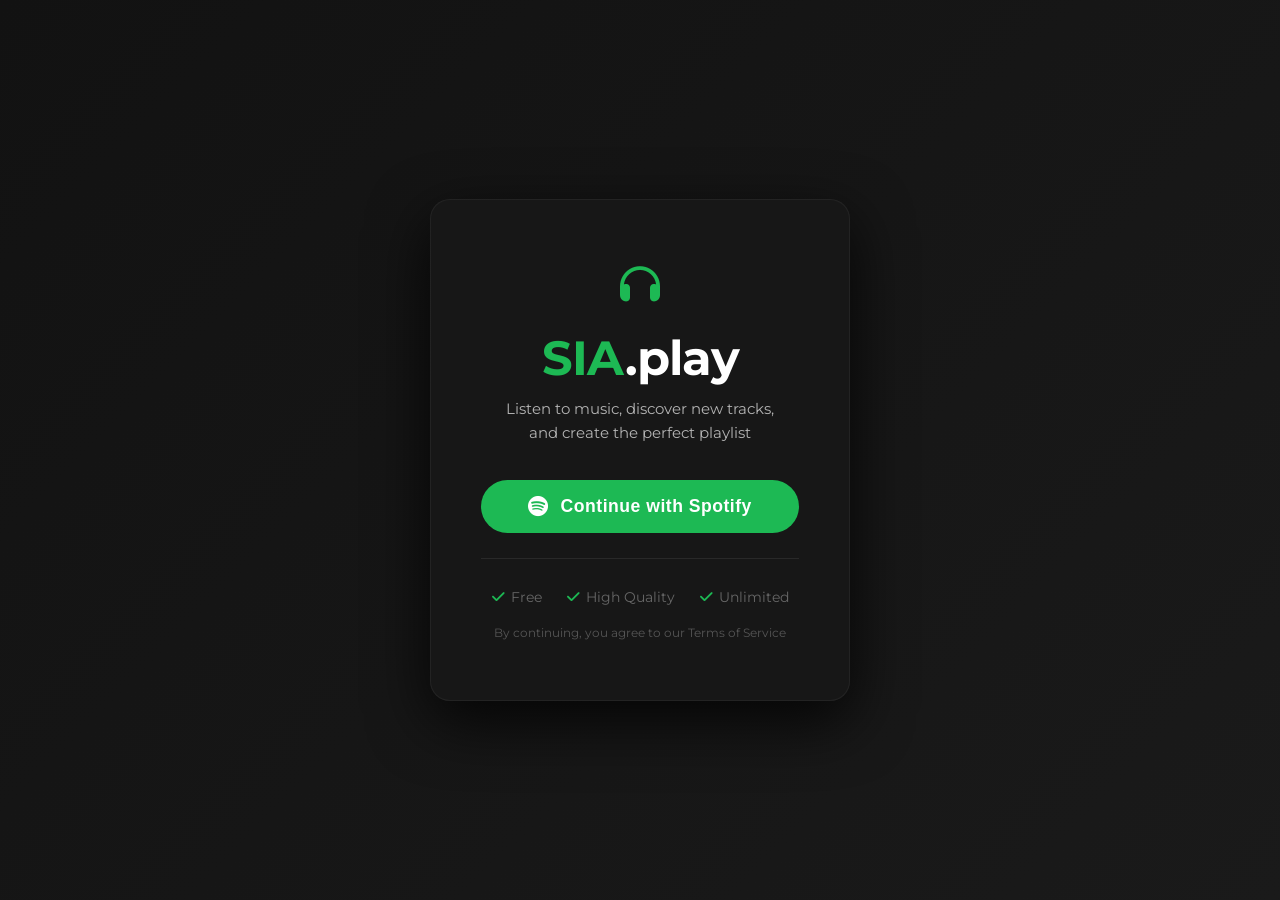
==== commit aa34c347: "New Ui and changes all implemented Demo 70%" ====
--- a/index.html
+++ b/index.html
@@ -1,294 +1,261 @@
-<!doctype html>
+<!DOCTYPE html>
 <html lang="en">
-  <head>
-    <meta charset="UTF-8" />
-    <meta name="viewport" content="width=device-width, initial-scale=1.0" />
-    <title>SIA.play</title>
-    <link rel="stylesheet" href="style.css" />
-    <link rel="stylesheet" href="all.min.css" />
-    <link
-      rel="stylesheet"
-      href="https://cdnjs.cloudflare.com/ajax/libs/font-awesome/6.5.1/css/all.min.css"
-    />
-    <link rel="preconnect" href="https://fonts.googleapis.com" />
-    <link rel="preconnect" href="https://fonts.gstatic.com" crossorigin />
-    <link
-      href="https://fonts.googleapis.com/css2?family=Montserrat:ital,wght@0,100..900;1,100..900&display=swap"
-      rel="stylesheet"
-    />
-  </head>
-  <body>
-    <!-- Navbar -->
-    <nav>
-      <div class="left-half">
-        <div class="logo">
-          <span class="logo_logo"><i class="fa-solid fa-headphones"></i></span>
-          <span class="logo_sia">SIA</span>
-          <span class="logo_play">.play</span>
-        </div>
-        <span class="home-icon"><i class="fa-solid fa-house"></i></span>
-        <div class="search-bar">
-          <span class="search-icon">
-            <i class="fa-solid fa-magnifying-glass"></i> 
-          </span>
-          <input
-            id="search-input"
-            type="text"
-            class="input-box"
-            placeholder="What do you want to listen to?"
-          />
-          <span class="browse-icon">
-            <i class="fa-regular fa-folder-closed"></i>
-          </span>
-        </div>
-      </div>
-      <div class="right-half">
-        <div class="right-half-p1">
-          <span class="theme-toggle-btn" id="theme-toggle-btn"><i class="fa-regular fa-sun"></i></span>
-          <p>Premium</p>
-          <p>Support</p>
-        </div>
-        <div class="right-half-p2">
-          <span class="signup-btn">Sign Up</span>
-          <button class="login-btn">Log In</button>
-        </div>
-      </div>
-    </nav>
-
-     <!-- Main Content -->
-    <div class="main">
-        <!-- First Section(Your Library) -->
-        <div class="your-library-display">
-          <div class="your-library-display-head">
-            <div class="your-library-display-notif-pt1">
-              <span class="collapse-library-button">
-                <i class="fa-solid fa-arrow-right"></i>
-              </span>
-              <span class="yourLibrary-display">Your Library</span>
-            </div>
-            <div class="your-library-display-notif-pt2">
-              <span class="create-btn">
-                <i class="fa-solid fa-plus"></i> Create
-              </span>
-              <button class="expand-your-library-btn">
-                <i class="fa-solid fa-expand"></i>
-              </button>
-            </div>
-          </div>
-          <div class="your-library-display-btn-container">
-            <span class="create_playlist_btn"><i class="fa-solid fa-plus"></i></span>
-            <button id="playlist-btn">Playlists</button>
-            <button id="artists-btn">Artists</button>
-            <button id="albums-btn">Albums</button>
-          </div>
-          <div class="recent-display">
-            <button class="recent-display-search">
-              <i class="fa-solid fa-magnifying-glass"></i>
-            </button>
-            <button class="recent-dropdown-btn">
-              Recents <i class="fa-solid fa-list"></i>
-            </button>
-          </div>
-
-          <div class="Playlist_display">
-              
-          </div>
-
-          <div class="theme-toggle-mobile-holder"> 
-            <span class="theme-toggle-mobile" id="theme-toggle-btn-mobile"><i class="fa-regular fa-sun"></i></span>
-          </div>
-        </div>
-        <!-- Second section(info screen) -->
-        <div class="info-screen">
-          <div class="info-screen-btn-container">
-            <button>All</button>
-            <button>Music</button>
-            <button>Playlists</button>
-          </div>
-          <div class="info-screen-playlist-display"></div>
-        </div>
-
-        <!-- third section(now playing display) -->
-      <div class="now-playing">
-
-        <!-- song details header -->
-        <div class="playlist-display-header">
-          <div class="playlist-display-header-pt1">
-            <span id="collapse-info-screen-btn"
-              ><i class="fa-solid fa-arrow-left"></i
-            ></span>
-            <span id="playlist-name-display">Alone</span>
-          </div>
-          <div class="playlist-display-header-pt2">
-            <span id="more-options-btn"
-              ><i class="fa-solid fa-ellipsis"></i
-            ></span>
-            <span id="now-playing-expand-btn"
-              ><i class="fa-solid fa-expand"></i
-            ></span>
-          </div>
-        </div>
-
-        <!-- now playing pt 1 song name info and album cover if available-->
-        <div class="now-playing-pt1">
-          <img
-            src="/assets/covers/BlameU_Ordeal_cover.jpg"
-            alt="Album/song Cover"
-            id="album-song-cover-img"
-          />
-
-          <!-- song details -->
-          <div class="details-button-container">
-            <div class="song-details">
-              <span id="song-name">Blame U</span>
-              <span id="song-artiste">Odeal</span>
-            </div>
-            <div class="song-share-save-btn-container">
-              <button id="song-share-btn">
-                <i class="fa-regular fa-share-from-square"></i>
-              </button>
-              <button id="song-save-btn">
-                <i class="fa-solid fa-circle-plus"></i>
-              </button>
-            </div>
-        </div>
-        </div>
-
-        <!-- similar songs display-->
-
-        <div class="similar-songs-display">
-          <span class="similar-songs-text">Songs like: Blame U</span>
-          <div class="similar-song-display-container">
-            <div class="similar-song-card">
-              <div class="similar-song-background-holder"><i class="fa-solid fa-play"></i></div>
-              <div class="pseudo-container">
-                <div class="similar-song-info">
-                  <span class="similar-song-name">Be Easy</span>
-                  <span class="similar-song-artist">Odeal</span>
-                </div>
-                <span class="more-options"><i class="fa-solid fa-ellipsis"></i></span>
-              </div>
-            </div>
-
-            <div class="similar-song-card">
-              <div class="similar-song-background-holder"><i class="fa-solid fa-play"></i></div>
-              <div class="pseudo-container">
-                <div class="similar-song-info">
-                  <span class="similar-song-name">Be Easy</span>
-                  <span class="similar-song-artist">Odeal</span>
-                </div>
-                <span class="more-options"><i class="fa-solid fa-ellipsis"></i></span>
-              </div>
-            </div>
-
-            <div class="similar-song-card">
-              <div class="similar-song-background-holder"><i class="fa-solid fa-play"></i></div>
-              <div class="pseudo-container">
-                <div class="similar-song-info">
-                  <span class="similar-song-name">Be Easy</span>
-                  <span class="similar-song-artist">Odeal</span>
-                </div>
-                <span class="more-options"><i class="fa-solid fa-ellipsis"></i></span>
-              </div>
-            </div>
-          </div>
-        </div>
-
-        <!-- about artist container -->
-        <div class="about-artist-container">
-          <div class="about-artist-text-image-container">About the artist</div>
-          <div class="about-artist-info-button-container">
-            <div class="about-artist-info">
-              <div class="pseudo_container">
-                <span class="about-artist-name-display">Odeal</span>
-                <span class="monthly-listeners-display">25,234,897 <br>monthly listeners</span>
-              </div>
-              <span class="follow-artist-btn">Follow</span>
-            </div>
-          </div>
-          <span class="about-artist-description">
-            Odeal is a Nigerian singer, songwriter, and record producer. He
-            is known for his unique blend of Afrobeat, R&B, and pop music,
-            which has earned him a large following in Nigeria and beyond.
-          </span>
-        </div>
-        
-        <div class="credits-for-song">
-          <div class="credits-for-song-header">
-            <span class="credits-display">Credits</span>
-            <span class="show-all-btn">Show all</span>
-          </div>
-          <div class="credits-for-song-container">
-            <div class="credit-holder">
-              <div class="credit-text-contain">
-                <span class="credit-artist-name">Odeal</span>
-                <span class="credit-role">Main Artist</span>
-              </div>
-              <div class="credit-btn-holder">
-                <span class="credit-follow-btn">Follow</span>
-              </div>
-            </div>
-
-             <div class="credit-holder">
-              <div class="credit-text-contain">
-                <span class="credit-artist-name">Odeal</span>
-                <span class="credit-role">Main Artist</span>
-              </div>
-              <div class="credit-btn-holder">
-                <span class="credit-follow-btn">Follow</span>
-              </div>
-            </div>
-          </div>
-        </div>
-      </div>
-    </div>
-
-    <div class="player-controls-container">
+<head>
+  <meta charset="UTF-8">
+  <meta name="viewport" content="width=device-width, initial-scale=1.0">
+  <title>Sia.play - Login</title>
+  <style>
+    * {
+      margin: 0;
+      padding: 0;
+      box-sizing: border-box;
+    }
+
+    body {
+      font-family: 'Montserrat', sans-serif;
+      background: #121212;
+      color: white;
+      height: 100vh;
+      display: flex;
+      justify-content: center;
+      align-items: center;
+      background: linear-gradient(135deg, #121212 0%, #1a1a1a 100%);
+    }
+
+    .login-container {
+      background: rgba(24, 24, 24, 0.9);
+      padding: 60px 50px;
+      border-radius: 20px;
+      text-align: center;
+      max-width: 420px;
+      width: 90%;
+      box-shadow: 0 20px 60px rgba(0, 0, 0, 0.8);
+      border: 1px solid rgba(255, 255, 255, 0.05);
+    }
+
+    .logo {
+      font-size: 3rem;
+      font-weight: 700;
+      margin-bottom: 10px;
+      letter-spacing: -1px;
+    }
+
+    .logo_sia {
+      color: #1DB954;
+    }
+
+    .logo_play {
+      color: #ffffff;
+    }
+
+    .logo-icon {
+      font-size: 2.5rem;
+      color: #1DB954;
+      margin-bottom: 20px;
+      display: block;
+    }
+
+    .subtitle {
+      color: #b3b3b3;
+      font-size: 0.95rem;
+      margin-bottom: 35px;
+      line-height: 1.6;
+    }
+
+    .login-btn {
+      background: #1DB954;
+      color: white;
+      border: none;
+      padding: 16px 45px;
+      border-radius: 50px;
+      font-size: 1.1rem;
+      font-weight: 600;
+      cursor: pointer;
+      transition: all 0.3s ease;
+      width: 100%;
+      letter-spacing: 0.5px;
+      display: flex;
+      align-items: center;
+      justify-content: center;
+      gap: 12px;
+    }
+
+    .login-btn:hover {
+      background: #1ed760;
+      transform: scale(1.02);
+      box-shadow: 0 10px 30px rgba(29, 185, 84, 0.3);
+    }
+
+    .login-btn:active {
+      transform: scale(0.98);
+    }
+
+    .login-btn i {
+      font-size: 1.3rem;
+    }
+
+    .features {
+      margin-top: 30px;
+      display: flex;
+      justify-content: center;
+      gap: 25px;
+      color: #666;
+      font-size: 0.85rem;
+    }
+
+    .features span {
+      display: flex;
+      align-items: center;
+      gap: 6px;
+    }
+
+    .features i {
+      color: #1DB954;
+      font-size: 0.9rem;
+    }
+
+    .divider {
+      border: none;
+      border-top: 1px solid rgba(255, 255, 255, 0.08);
+      margin: 25px 0;
+    }
+
+    .footer-text {
+      color: #555;
+      font-size: 0.75rem;
+      margin-top: 20px;
+    }
+
+    .error-message {
+      background: rgba(255, 0, 0, 0.1);
+      border: 1px solid rgba(255, 0, 0, 0.2);
+      color: #ff6b6b;
+      padding: 10px;
+      border-radius: 8px;
+      margin-bottom: 20px;
+      font-size: 0.9rem;
+      display: none;
+    }
+
+    .error-message.show {
+      display: block;
+    }
+
+    @media (max-width: 480px) {
+      .login-container {
+        padding: 40px 30px;
+      }
       
-      <!-- Top Row: Song Info and Mobile Play Button -->
-      <div class="player-row-top">
-        <div class="player-song-image-name-save-btn-container">
-          <div class="pseudo-container">
-            <img id="player-image" src="/assets/covers/BlameU_Ordeal_cover.jpg" alt="Album Cover">
-            <div class="player-text-container">
-              <span>Blame U</span>
-              <span>Odeal</span>
-            </div>
-          </div>
-          <span class="save_to_playlist_controls"><i class="fa-solid fa-circle-plus"></i></span>
-        </div>
-        <span class="mobile_play_pause_btn"><i class="fa-solid fa-play"></i></span>
-      </div>
-
-      <!-- Bottom Controls: Desktop full controls and Range Slider -->
-      <div class="controls-container">
-        <div class="top-controls">
-          <button class="shuffle-btn"><i class="fa-solid fa-shuffle"></i></button>
-          <button class="reverse-btn"><i class="fa-solid fa-backward-step"></i></button>
-          <button class="play-pause-btn"><i class="fa-solid fa-play"></i></button>
-          <button class="forward-btn"><i class="fa-solid fa-forward-step"></i></button>
-          <button class="repeat-btn"><i class="fa-solid fa-repeat"></i></button>
-        </div>
-        <div class="bottom-controls">
-          <span class="initial-time-song">0:00</span>
-          <input type="range" class="song-range">
-          <span class="closing-time-song">0:00</span>
-        </div>
-      </div>
-
-      <!-- Right Controls: Volume/Lyrics -->
-      <div class="right-controls">
-        <button class="lyrics-btn"><i class="fa-solid fa-microphone"></i></button>
-        <button class="queue-btn"><i class="fa-solid fa-clipboard-list"></i></button>
-        <div class="volume-control-container">
-          <span class="volume-btn"><i class="fa-solid fa-volume-high"></i></span>
-          <input type="range">
-        </div>
-        <button class="expand-song-btn"><i class="fa-solid fa-expand"></i></button>
-      </div>
+      .logo {
+        font-size: 2.2rem;
+      }
+      
+      .login-btn {
+        padding: 14px 30px;
+        font-size: 1rem;
+      }
+    }
+  </style>
+  <link rel="stylesheet" href="https://cdnjs.cloudflare.com/ajax/libs/font-awesome/6.5.1/css/all.min.css">
+  <link href="https://fonts.googleapis.com/css2?family=Montserrat:wght@400;600;700&display=swap" rel="stylesheet">
+</head>
+<body>
+
+  <div class="login-container">
+    <span class="logo-icon"><i class="fa-solid fa-headphones"></i></span>
+    
+    <div class="logo">
+      <span class="logo_sia">SIA</span><span class="logo_play">.play</span>
     </div>
     
-
-    <script src="script.js"></script>
-  </body>
-</html>
+    <p class="subtitle">
+      Listen to music, discover new tracks,<br>
+      and create the perfect playlist
+    </p>
+
+    <div id="error-message" class="error-message"></div>
+
+    <button id="login-button" class="login-btn">
+      <i class="fa-brands fa-spotify"></i>
+      Continue with Spotify
+    </button>
+
+    <hr class="divider">
+
+    <div class="features">
+      <span><i class="fa-solid fa-check"></i> Free</span>
+      <span><i class="fa-solid fa-check"></i> High Quality</span>
+      <span><i class="fa-solid fa-check"></i> Unlimited</span>
+    </div>
+
+    <div class="footer-text">
+      By continuing, you agree to our Terms of Service
+    </div>
+  </div>
+
+  <script>
+    const CLIENT_ID = '2572b4b9181f4c148d3cccfb02b935f7';
+    const REDIRECT_URI = 'http://127.0.0.1:5500/callback.html';
+    const SCOPE = 'user-read-private user-read-email streaming user-top-read user-modify-playback-state user-read-playback-state';
+
+    // Check if there was an error in the URL
+    const urlParams = new URLSearchParams(window.location.search);
+    const error = urlParams.get('error');
+    
+    if (error) {
+      const errorMsg = document.getElementById('error-message');
+      errorMsg.textContent = `❌ Login failed: ${error.replace('_', ' ')}. Please try again.`;
+      errorMsg.classList.add('show');
+    }
+
+    function generateRandomString(length) {
+      const possible = 'ABCDEFGHIJKLMNOPQRSTUVWXYZabcdefghijklmnopqrstuvwxyz0123456789';
+      const values = crypto.getRandomValues(new Uint8Array(length));
+      return values.reduce((acc, x) => acc + possible[x % possible.length], "");
+    }
+
+    async function generateCodeChallenge(verifier) {
+      const data = new TextEncoder().encode(verifier);
+      const digest = await crypto.subtle.digest('SHA-256', data);
+      return btoa(String.fromCharCode(...new Uint8Array(digest)))
+        .replace(/\+/g, '-').replace(/\//g, '_').replace(/=+$/, '');
+    }
+
+    async function loginWithSpotify() {
+      try {
+        const verifier = generateRandomString(128);
+        const challenge = await generateCodeChallenge(verifier);
+        localStorage.setItem('code_verifier', verifier);
+
+        const params = new URLSearchParams({
+          client_id: CLIENT_ID,
+          response_type: 'code',
+          redirect_uri: REDIRECT_URI,
+          scope: SCOPE,
+          code_challenge_method: 'S256',
+          code_challenge: challenge,
+          show_dialog: true // Forces the user to approve again
+        });
+
+        window.location.href = `https://accounts.spotify.com/authorize?${params.toString()}`;
+      } catch (error) {
+        console.error('Login error:', error);
+        const errorMsg = document.getElementById('error-message');
+        errorMsg.textContent = '❌ Something went wrong. Please try again.';
+        errorMsg.classList.add('show');
+      }
+    }
+
+    document.getElementById('login-button').addEventListener('click', loginWithSpotify);
+
+    // Also allow Enter key on the button
+    document.getElementById('login-button').addEventListener('keydown', (e) => {
+      if (e.key === 'Enter') {
+        loginWithSpotify();
+      }
+    });
+
+    console.log('🎵 SIA.play Login page ready');
+  </script>
+</body>
+</html>
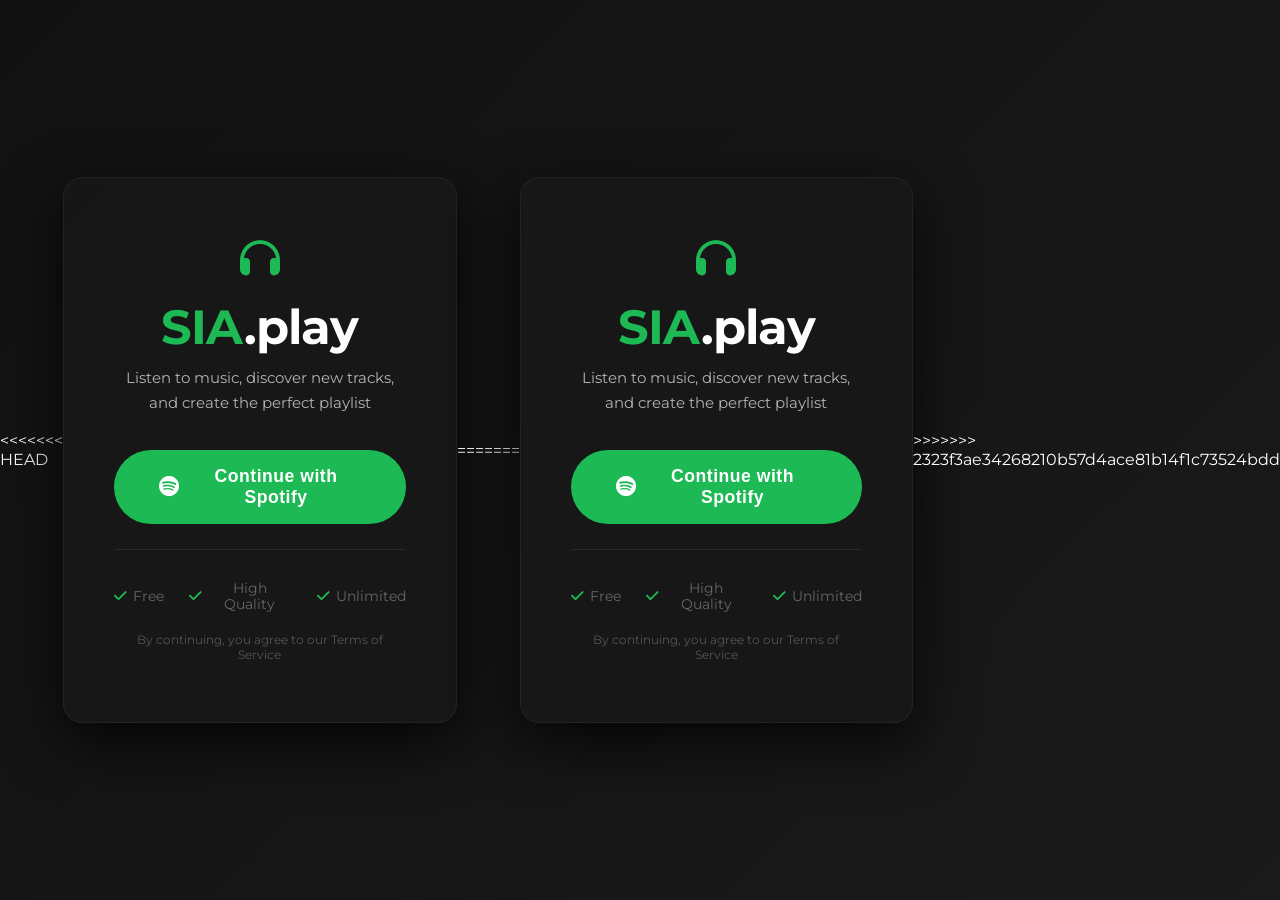
==== commit 9bb959a8: "Merge remote changes" ====
--- a/index.html
+++ b/index.html
@@ -1,3 +1,4 @@
+<<<<<<< HEAD
 <!DOCTYPE html>
 <html lang="en">
 <head>
@@ -195,8 +196,15 @@
 
   <script>
     const CLIENT_ID = '2572b4b9181f4c148d3cccfb02b935f7';
-    const REDIRECT_URI = 'http://127.0.0.1:5500/callback.html';
+    
+    // 🔥 FIX: Dynamically get the current URL - works on localhost AND deployment!
+    const currentOrigin = window.location.origin;
+    const REDIRECT_URI = currentOrigin + '/callback.html';
     const SCOPE = 'user-read-private user-read-email streaming user-top-read user-modify-playback-state user-read-playback-state';
+
+    // Log the current environment for debugging
+    console.log('🌐 Current Origin:', currentOrigin);
+    console.log('🔗 Redirect URI:', REDIRECT_URI);
 
     // Check if there was an error in the URL
     const urlParams = new URLSearchParams(window.location.search);
@@ -230,14 +238,16 @@
         const params = new URLSearchParams({
           client_id: CLIENT_ID,
           response_type: 'code',
-          redirect_uri: REDIRECT_URI,
+          redirect_uri: REDIRECT_URI, // 🔥 Now dynamic!
           scope: SCOPE,
           code_challenge_method: 'S256',
           code_challenge: challenge,
-          show_dialog: true // Forces the user to approve again
+          show_dialog: true
         });
 
-        window.location.href = `https://accounts.spotify.com/authorize?${params.toString()}`;
+        const authUrl = `https://accounts.spotify.com/authorize?${params.toString()}`;
+        console.log('🚀 Redirecting to:', authUrl);
+        window.location.href = authUrl;
       } catch (error) {
         console.error('Login error:', error);
         const errorMsg = document.getElementById('error-message');
@@ -258,4 +268,276 @@
     console.log('🎵 SIA.play Login page ready');
   </script>
 </body>
-</html>+</html>
+=======
+<!DOCTYPE html>
+<html lang="en">
+<head>
+  <meta charset="UTF-8">
+  <meta name="viewport" content="width=device-width, initial-scale=1.0">
+  <title>Sia.play - Login</title>
+  <style>
+    * {
+      margin: 0;
+      padding: 0;
+      box-sizing: border-box;
+    }
+
+    body {
+      font-family: 'Montserrat', sans-serif;
+      background: #121212;
+      color: white;
+      height: 100vh;
+      display: flex;
+      justify-content: center;
+      align-items: center;
+      background: linear-gradient(135deg, #121212 0%, #1a1a1a 100%);
+    }
+
+    .login-container {
+      background: rgba(24, 24, 24, 0.9);
+      padding: 60px 50px;
+      border-radius: 20px;
+      text-align: center;
+      max-width: 420px;
+      width: 90%;
+      box-shadow: 0 20px 60px rgba(0, 0, 0, 0.8);
+      border: 1px solid rgba(255, 255, 255, 0.05);
+    }
+
+    .logo {
+      font-size: 3rem;
+      font-weight: 700;
+      margin-bottom: 10px;
+      letter-spacing: -1px;
+    }
+
+    .logo_sia {
+      color: #1DB954;
+    }
+
+    .logo_play {
+      color: #ffffff;
+    }
+
+    .logo-icon {
+      font-size: 2.5rem;
+      color: #1DB954;
+      margin-bottom: 20px;
+      display: block;
+    }
+
+    .subtitle {
+      color: #b3b3b3;
+      font-size: 0.95rem;
+      margin-bottom: 35px;
+      line-height: 1.6;
+    }
+
+    .login-btn {
+      background: #1DB954;
+      color: white;
+      border: none;
+      padding: 16px 45px;
+      border-radius: 50px;
+      font-size: 1.1rem;
+      font-weight: 600;
+      cursor: pointer;
+      transition: all 0.3s ease;
+      width: 100%;
+      letter-spacing: 0.5px;
+      display: flex;
+      align-items: center;
+      justify-content: center;
+      gap: 12px;
+    }
+
+    .login-btn:hover {
+      background: #1ed760;
+      transform: scale(1.02);
+      box-shadow: 0 10px 30px rgba(29, 185, 84, 0.3);
+    }
+
+    .login-btn:active {
+      transform: scale(0.98);
+    }
+
+    .login-btn i {
+      font-size: 1.3rem;
+    }
+
+    .features {
+      margin-top: 30px;
+      display: flex;
+      justify-content: center;
+      gap: 25px;
+      color: #666;
+      font-size: 0.85rem;
+    }
+
+    .features span {
+      display: flex;
+      align-items: center;
+      gap: 6px;
+    }
+
+    .features i {
+      color: #1DB954;
+      font-size: 0.9rem;
+    }
+
+    .divider {
+      border: none;
+      border-top: 1px solid rgba(255, 255, 255, 0.08);
+      margin: 25px 0;
+    }
+
+    .footer-text {
+      color: #555;
+      font-size: 0.75rem;
+      margin-top: 20px;
+    }
+
+    .error-message {
+      background: rgba(255, 0, 0, 0.1);
+      border: 1px solid rgba(255, 0, 0, 0.2);
+      color: #ff6b6b;
+      padding: 10px;
+      border-radius: 8px;
+      margin-bottom: 20px;
+      font-size: 0.9rem;
+      display: none;
+    }
+
+    .error-message.show {
+      display: block;
+    }
+
+    @media (max-width: 480px) {
+      .login-container {
+        padding: 40px 30px;
+      }
+      
+      .logo {
+        font-size: 2.2rem;
+      }
+      
+      .login-btn {
+        padding: 14px 30px;
+        font-size: 1rem;
+      }
+    }
+  </style>
+  <link rel="stylesheet" href="https://cdnjs.cloudflare.com/ajax/libs/font-awesome/6.5.1/css/all.min.css">
+  <link href="https://fonts.googleapis.com/css2?family=Montserrat:wght@400;600;700&display=swap" rel="stylesheet">
+</head>
+<body>
+
+  <div class="login-container">
+    <span class="logo-icon"><i class="fa-solid fa-headphones"></i></span>
+    
+    <div class="logo">
+      <span class="logo_sia">SIA</span><span class="logo_play">.play</span>
+    </div>
+    
+    <p class="subtitle">
+      Listen to music, discover new tracks,<br>
+      and create the perfect playlist
+    </p>
+
+    <div id="error-message" class="error-message"></div>
+
+    <button id="login-button" class="login-btn">
+      <i class="fa-brands fa-spotify"></i>
+      Continue with Spotify
+    </button>
+
+    <hr class="divider">
+
+    <div class="features">
+      <span><i class="fa-solid fa-check"></i> Free</span>
+      <span><i class="fa-solid fa-check"></i> High Quality</span>
+      <span><i class="fa-solid fa-check"></i> Unlimited</span>
+    </div>
+
+    <div class="footer-text">
+      By continuing, you agree to our Terms of Service
+    </div>
+  </div>
+
+  <script>
+    const CLIENT_ID = '2572b4b9181f4c148d3cccfb02b935f7';
+    
+    // 🔥 FIX: Dynamically get the current URL - works on localhost AND deployment!
+    const currentOrigin = window.location.origin;
+    const REDIRECT_URI = currentOrigin + '/callback.html';
+    const SCOPE = 'user-read-private user-read-email streaming user-top-read user-modify-playback-state user-read-playback-state';
+
+    // Log the current environment for debugging
+    console.log('🌐 Current Origin:', currentOrigin);
+    console.log('🔗 Redirect URI:', REDIRECT_URI);
+
+    // Check if there was an error in the URL
+    const urlParams = new URLSearchParams(window.location.search);
+    const error = urlParams.get('error');
+    
+    if (error) {
+      const errorMsg = document.getElementById('error-message');
+      errorMsg.textContent = `❌ Login failed: ${error.replace('_', ' ')}. Please try again.`;
+      errorMsg.classList.add('show');
+    }
+
+    function generateRandomString(length) {
+      const possible = 'ABCDEFGHIJKLMNOPQRSTUVWXYZabcdefghijklmnopqrstuvwxyz0123456789';
+      const values = crypto.getRandomValues(new Uint8Array(length));
+      return values.reduce((acc, x) => acc + possible[x % possible.length], "");
+    }
+
+    async function generateCodeChallenge(verifier) {
+      const data = new TextEncoder().encode(verifier);
+      const digest = await crypto.subtle.digest('SHA-256', data);
+      return btoa(String.fromCharCode(...new Uint8Array(digest)))
+        .replace(/\+/g, '-').replace(/\//g, '_').replace(/=+$/, '');
+    }
+
+    async function loginWithSpotify() {
+      try {
+        const verifier = generateRandomString(128);
+        const challenge = await generateCodeChallenge(verifier);
+        localStorage.setItem('code_verifier', verifier);
+
+        const params = new URLSearchParams({
+          client_id: CLIENT_ID,
+          response_type: 'code',
+          redirect_uri: REDIRECT_URI, // 🔥 Now dynamic!
+          scope: SCOPE,
+          code_challenge_method: 'S256',
+          code_challenge: challenge,
+          show_dialog: true
+        });
+
+        const authUrl = `https://accounts.spotify.com/authorize?${params.toString()}`;
+        console.log('🚀 Redirecting to:', authUrl);
+        window.location.href = authUrl;
+      } catch (error) {
+        console.error('Login error:', error);
+        const errorMsg = document.getElementById('error-message');
+        errorMsg.textContent = '❌ Something went wrong. Please try again.';
+        errorMsg.classList.add('show');
+      }
+    }
+
+    document.getElementById('login-button').addEventListener('click', loginWithSpotify);
+
+    // Also allow Enter key on the button
+    document.getElementById('login-button').addEventListener('keydown', (e) => {
+      if (e.key === 'Enter') {
+        loginWithSpotify();
+      }
+    });
+
+    console.log('🎵 SIA.play Login page ready');
+  </script>
+</body>
+</html>
+>>>>>>> 2323f3ae34268210b57d4ace81b14f1c73524bdd
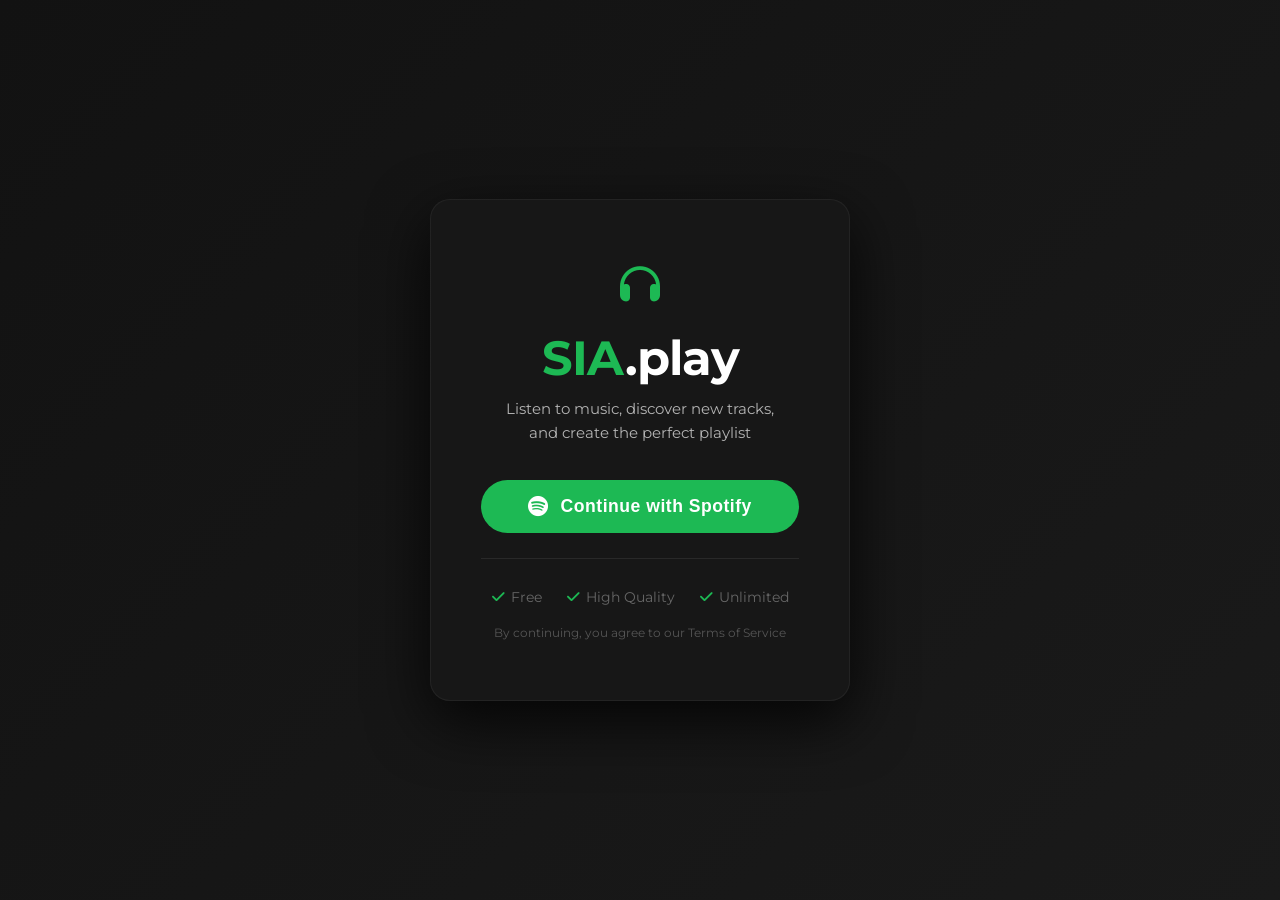
==== commit ef909582: "Fixed new stuff" ====
--- a/index.html
+++ b/index.html
@@ -1,4 +1,3 @@
-<<<<<<< HEAD
 <!DOCTYPE html>
 <html lang="en">
 <head>
@@ -269,275 +268,3 @@
   </script>
 </body>
 </html>
-=======
-<!DOCTYPE html>
-<html lang="en">
-<head>
-  <meta charset="UTF-8">
-  <meta name="viewport" content="width=device-width, initial-scale=1.0">
-  <title>Sia.play - Login</title>
-  <style>
-    * {
-      margin: 0;
-      padding: 0;
-      box-sizing: border-box;
-    }
-
-    body {
-      font-family: 'Montserrat', sans-serif;
-      background: #121212;
-      color: white;
-      height: 100vh;
-      display: flex;
-      justify-content: center;
-      align-items: center;
-      background: linear-gradient(135deg, #121212 0%, #1a1a1a 100%);
-    }
-
-    .login-container {
-      background: rgba(24, 24, 24, 0.9);
-      padding: 60px 50px;
-      border-radius: 20px;
-      text-align: center;
-      max-width: 420px;
-      width: 90%;
-      box-shadow: 0 20px 60px rgba(0, 0, 0, 0.8);
-      border: 1px solid rgba(255, 255, 255, 0.05);
-    }
-
-    .logo {
-      font-size: 3rem;
-      font-weight: 700;
-      margin-bottom: 10px;
-      letter-spacing: -1px;
-    }
-
-    .logo_sia {
-      color: #1DB954;
-    }
-
-    .logo_play {
-      color: #ffffff;
-    }
-
-    .logo-icon {
-      font-size: 2.5rem;
-      color: #1DB954;
-      margin-bottom: 20px;
-      display: block;
-    }
-
-    .subtitle {
-      color: #b3b3b3;
-      font-size: 0.95rem;
-      margin-bottom: 35px;
-      line-height: 1.6;
-    }
-
-    .login-btn {
-      background: #1DB954;
-      color: white;
-      border: none;
-      padding: 16px 45px;
-      border-radius: 50px;
-      font-size: 1.1rem;
-      font-weight: 600;
-      cursor: pointer;
-      transition: all 0.3s ease;
-      width: 100%;
-      letter-spacing: 0.5px;
-      display: flex;
-      align-items: center;
-      justify-content: center;
-      gap: 12px;
-    }
-
-    .login-btn:hover {
-      background: #1ed760;
-      transform: scale(1.02);
-      box-shadow: 0 10px 30px rgba(29, 185, 84, 0.3);
-    }
-
-    .login-btn:active {
-      transform: scale(0.98);
-    }
-
-    .login-btn i {
-      font-size: 1.3rem;
-    }
-
-    .features {
-      margin-top: 30px;
-      display: flex;
-      justify-content: center;
-      gap: 25px;
-      color: #666;
-      font-size: 0.85rem;
-    }
-
-    .features span {
-      display: flex;
-      align-items: center;
-      gap: 6px;
-    }
-
-    .features i {
-      color: #1DB954;
-      font-size: 0.9rem;
-    }
-
-    .divider {
-      border: none;
-      border-top: 1px solid rgba(255, 255, 255, 0.08);
-      margin: 25px 0;
-    }
-
-    .footer-text {
-      color: #555;
-      font-size: 0.75rem;
-      margin-top: 20px;
-    }
-
-    .error-message {
-      background: rgba(255, 0, 0, 0.1);
-      border: 1px solid rgba(255, 0, 0, 0.2);
-      color: #ff6b6b;
-      padding: 10px;
-      border-radius: 8px;
-      margin-bottom: 20px;
-      font-size: 0.9rem;
-      display: none;
-    }
-
-    .error-message.show {
-      display: block;
-    }
-
-    @media (max-width: 480px) {
-      .login-container {
-        padding: 40px 30px;
-      }
-      
-      .logo {
-        font-size: 2.2rem;
-      }
-      
-      .login-btn {
-        padding: 14px 30px;
-        font-size: 1rem;
-      }
-    }
-  </style>
-  <link rel="stylesheet" href="https://cdnjs.cloudflare.com/ajax/libs/font-awesome/6.5.1/css/all.min.css">
-  <link href="https://fonts.googleapis.com/css2?family=Montserrat:wght@400;600;700&display=swap" rel="stylesheet">
-</head>
-<body>
-
-  <div class="login-container">
-    <span class="logo-icon"><i class="fa-solid fa-headphones"></i></span>
-    
-    <div class="logo">
-      <span class="logo_sia">SIA</span><span class="logo_play">.play</span>
-    </div>
-    
-    <p class="subtitle">
-      Listen to music, discover new tracks,<br>
-      and create the perfect playlist
-    </p>
-
-    <div id="error-message" class="error-message"></div>
-
-    <button id="login-button" class="login-btn">
-      <i class="fa-brands fa-spotify"></i>
-      Continue with Spotify
-    </button>
-
-    <hr class="divider">
-
-    <div class="features">
-      <span><i class="fa-solid fa-check"></i> Free</span>
-      <span><i class="fa-solid fa-check"></i> High Quality</span>
-      <span><i class="fa-solid fa-check"></i> Unlimited</span>
-    </div>
-
-    <div class="footer-text">
-      By continuing, you agree to our Terms of Service
-    </div>
-  </div>
-
-  <script>
-    const CLIENT_ID = '2572b4b9181f4c148d3cccfb02b935f7';
-    
-    // 🔥 FIX: Dynamically get the current URL - works on localhost AND deployment!
-    const currentOrigin = window.location.origin;
-    const REDIRECT_URI = currentOrigin + '/callback.html';
-    const SCOPE = 'user-read-private user-read-email streaming user-top-read user-modify-playback-state user-read-playback-state';
-
-    // Log the current environment for debugging
-    console.log('🌐 Current Origin:', currentOrigin);
-    console.log('🔗 Redirect URI:', REDIRECT_URI);
-
-    // Check if there was an error in the URL
-    const urlParams = new URLSearchParams(window.location.search);
-    const error = urlParams.get('error');
-    
-    if (error) {
-      const errorMsg = document.getElementById('error-message');
-      errorMsg.textContent = `❌ Login failed: ${error.replace('_', ' ')}. Please try again.`;
-      errorMsg.classList.add('show');
-    }
-
-    function generateRandomString(length) {
-      const possible = 'ABCDEFGHIJKLMNOPQRSTUVWXYZabcdefghijklmnopqrstuvwxyz0123456789';
-      const values = crypto.getRandomValues(new Uint8Array(length));
-      return values.reduce((acc, x) => acc + possible[x % possible.length], "");
-    }
-
-    async function generateCodeChallenge(verifier) {
-      const data = new TextEncoder().encode(verifier);
-      const digest = await crypto.subtle.digest('SHA-256', data);
-      return btoa(String.fromCharCode(...new Uint8Array(digest)))
-        .replace(/\+/g, '-').replace(/\//g, '_').replace(/=+$/, '');
-    }
-
-    async function loginWithSpotify() {
-      try {
-        const verifier = generateRandomString(128);
-        const challenge = await generateCodeChallenge(verifier);
-        localStorage.setItem('code_verifier', verifier);
-
-        const params = new URLSearchParams({
-          client_id: CLIENT_ID,
-          response_type: 'code',
-          redirect_uri: REDIRECT_URI, // 🔥 Now dynamic!
-          scope: SCOPE,
-          code_challenge_method: 'S256',
-          code_challenge: challenge,
-          show_dialog: true
-        });
-
-        const authUrl = `https://accounts.spotify.com/authorize?${params.toString()}`;
-        console.log('🚀 Redirecting to:', authUrl);
-        window.location.href = authUrl;
-      } catch (error) {
-        console.error('Login error:', error);
-        const errorMsg = document.getElementById('error-message');
-        errorMsg.textContent = '❌ Something went wrong. Please try again.';
-        errorMsg.classList.add('show');
-      }
-    }
-
-    document.getElementById('login-button').addEventListener('click', loginWithSpotify);
-
-    // Also allow Enter key on the button
-    document.getElementById('login-button').addEventListener('keydown', (e) => {
-      if (e.key === 'Enter') {
-        loginWithSpotify();
-      }
-    });
-
-    console.log('🎵 SIA.play Login page ready');
-  </script>
-</body>
-</html>
->>>>>>> 2323f3ae34268210b57d4ace81b14f1c73524bdd
